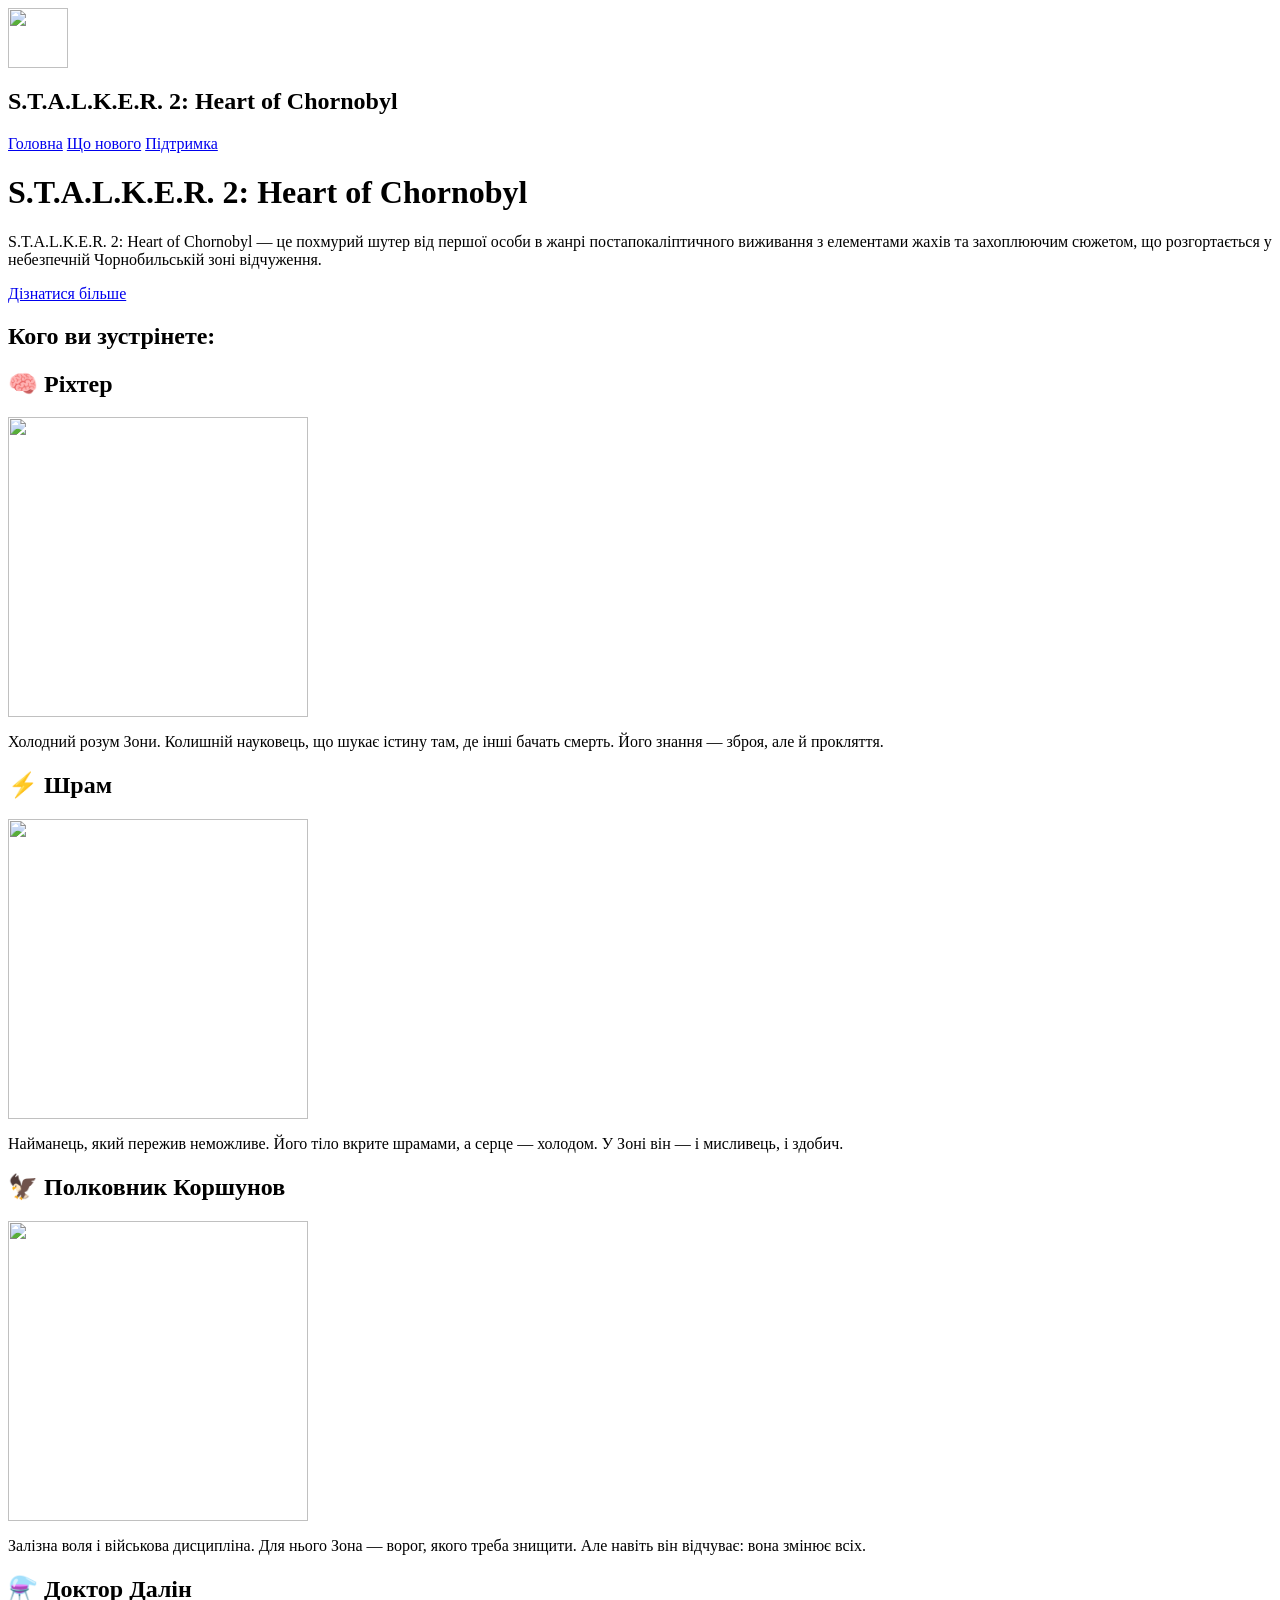
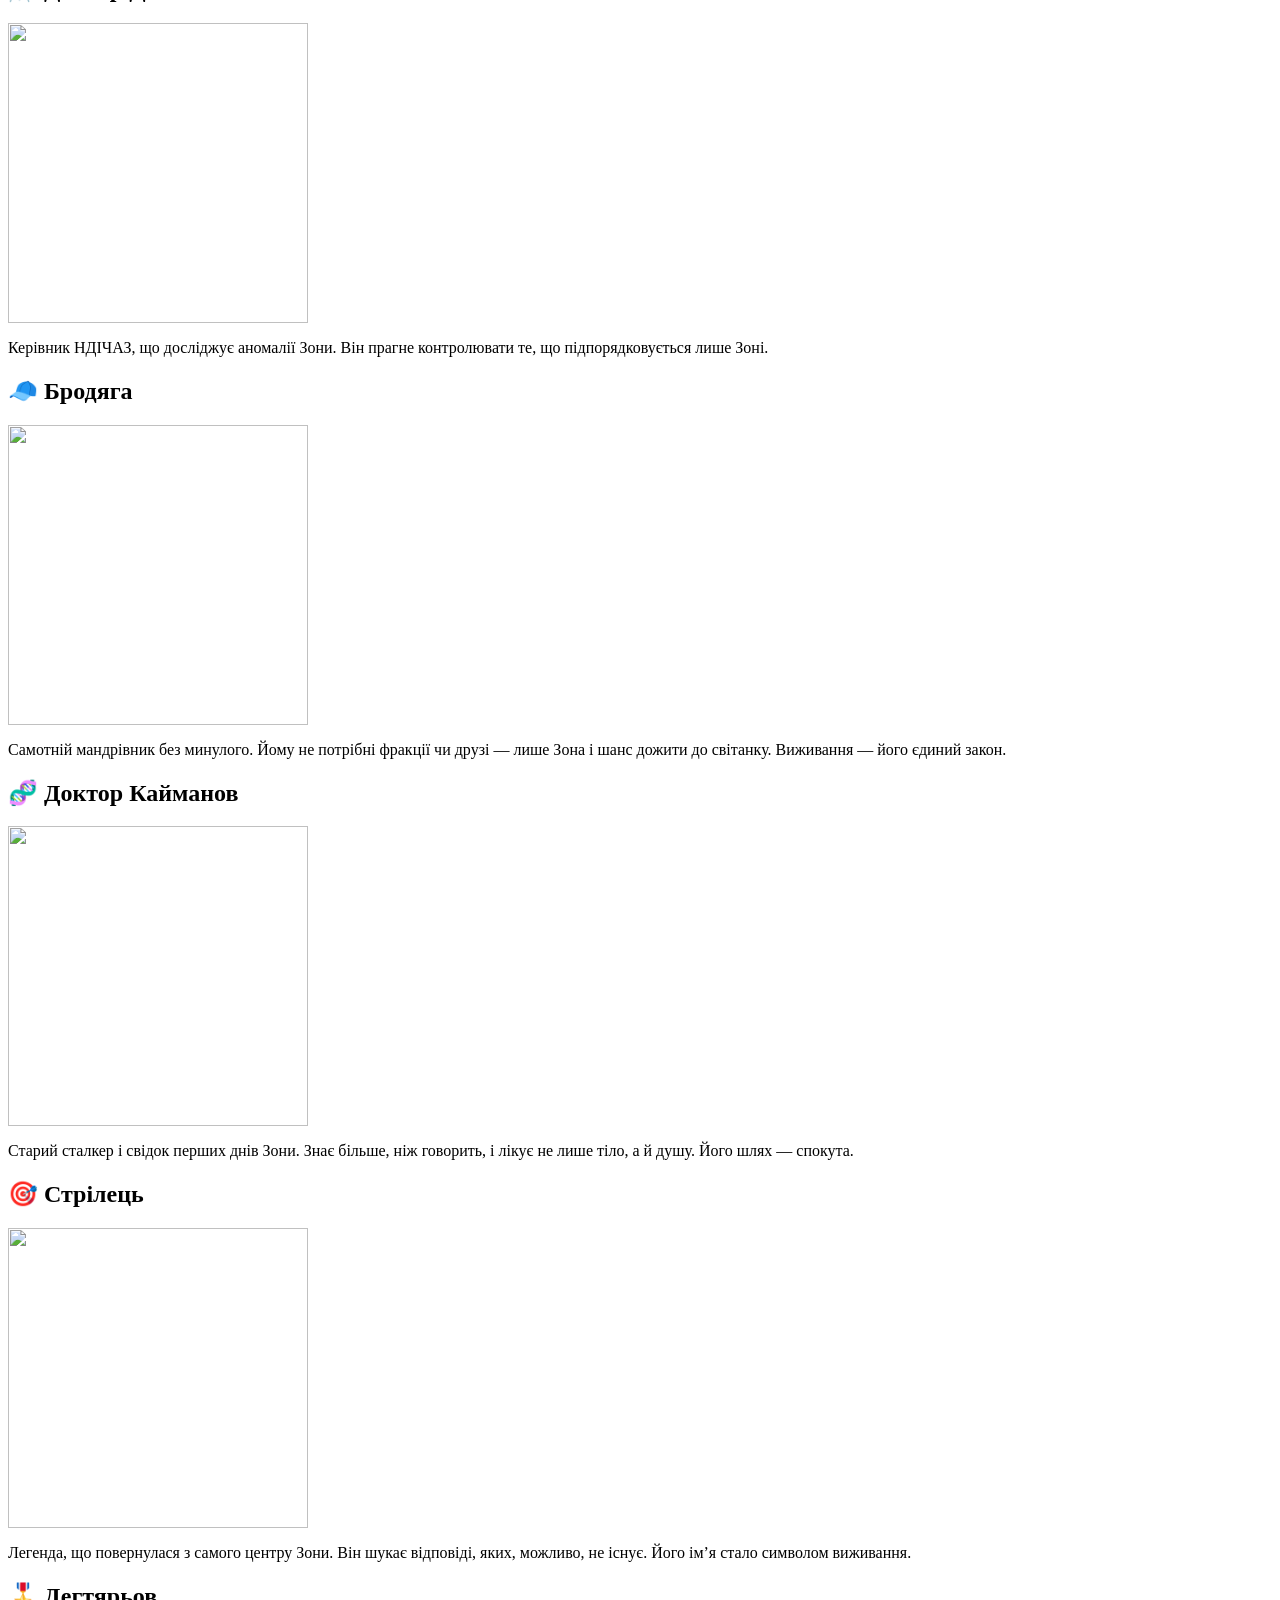
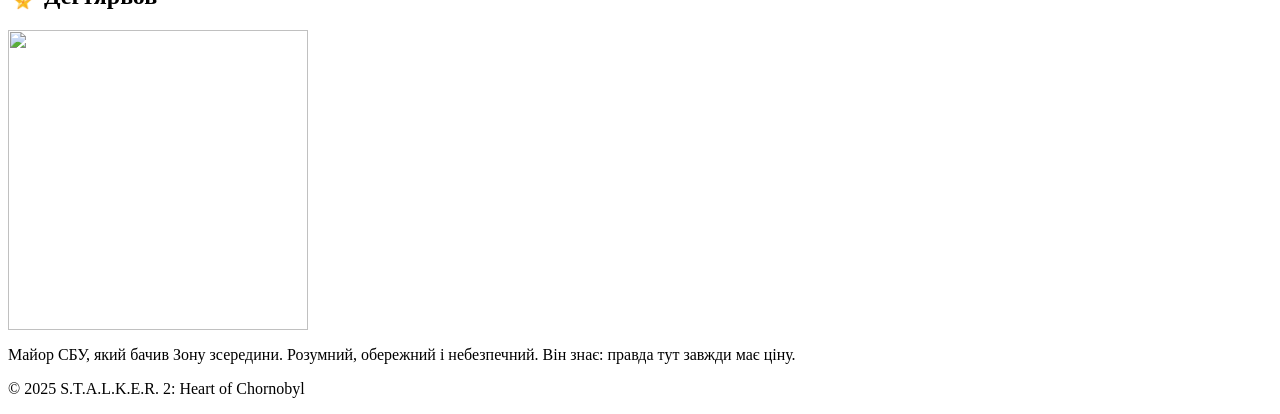
==== index.html @ 775fc6c0 "Create index.html" ====
<html>
    <head>
        <title>S.T.A.L.K.E.R.2</title>
        <link rel="stylesheet" href="style.css">
    </head>
<body>
    <header>
        <div class="logo">
            <img src="radiation-sign.png" height="60px">
            <h2>S.T.A.L.K.E.R. 2: Heart of Chornobyl</h2>
        </div>
        <div class="menu">
            <a href="#" class="but">Головна</a>
            <a href="#" class="but">Що нового</a>
            <a href="#" class="but">Підтримка</a>
        </div>
    </header>
    <div class="hero">
            <h1>S.T.A.L.K.E.R. 2: Heart of Chornobyl</h1>
            <p>S.T.A.L.K.E.R. 2: Heart of Chornobyl — це похмурий шутер від першої особи в жанрі постапокаліптичного виживання з елементами жахів та захоплюючим сюжетом, що розгортається у небезпечній Чорнобильській зоні відчуження.</p>
            <a href="#" class="cta-button">Дізнатися більше</a>
    </div>
    <main>
       <div class="container">
            <h2>Кого ви зустрінете:</h2>
            <div class="cards-wrap"> 
                <div class="card">
                    <h2>🧠 Ріхтер</h2>
                    <img src="Main_HoC_character_Richter.webp" height="300px" class="img">
                    <p><span>Холодний розум Зони.</span> Колишній науковець, що шукає істину там, де інші бачать смерть. Його знання — зброя, але й прокляття.</p>
                </div>
                <div class="card">
                    <h2>⚡ Шрам</h2>
                    <img src="Main_HoC_character_Scar.webp" height="300px" class="img">
                    <p><span>Найманець,</span> який пережив неможливе. Його тіло вкрите шрамами, а серце — холодом. У Зоні він — і мисливець, і здобич.</p>
                </div>
                <div class="card">
                    <h2>🦅 Полковник Коршунов</h2>
                    <img src="Main_HoC_character_Korshunov.webp" height="300px" class="img">
                    <p><span>Залізна воля і військова дисципліна.</span> Для нього Зона — ворог, якого треба знищити. Але навіть він відчуває: вона змінює всіх.</p>
                </div>
                <div class="card">
                    <h2>⚗️ Доктор Далін</h2>
                    <img src="Main_HoC_character_Dalin.webp" height="300px" class="img">
                    <p><span>Керівник НДІЧАЗ,</span> що досліджує аномалії Зони. Він прагне контролювати те, що підпорядковується лише Зоні.</p>
                </div>
                <div class="card">
                    <h2>🧢 Бродяга</h2>
                    <img src="Main_HoC_character_Strider.webp" height="300px" class="img">
                    <p><span>Самотній мандрівник без минулого.</span> Йому не потрібні фракції чи друзі — лише Зона і шанс дожити до світанку. Виживання — його єдиний закон.</p>
                </div>
                <div class="card">
                    <h2>🧬 Доктор Кайманов</h2>
                    <img src="Doctor_HoC.webp" height="300px" class="img">
                    <p><span>Старий сталкер</span> і свідок перших днів Зони. Знає більше, ніж говорить, і лікує не лише тіло, а й душу. Його шлях — спокута.</p>
                </div>
                <div class="card">
                    <h2>🎯 Стрілець</h2>
                    <img src="Main_HoC_character_Strelok.webp" height="300px" class="img">
                    <p><span>Легенда,</span> що повернулася з самого центру Зони. Він шукає відповіді, яких, можливо, не існує. Його ім’я стало символом виживання.</p>
                </div>
                <div class="card">
                    <h2>🎖️ Дегтярьов</h2>
                    <img src="Main_HoC_character_Degtyarev.webp" height="300px" class="img">
                    <p><span>Майор СБУ,</span> який бачив Зону зсередини. Розумний, обережний і небезпечний. Він знає: правда тут завжди має ціну.</p>
                </div>
            </div>
        </div>
    </main>
    <footer>
        <p>&copy; 2025 S.T.A.L.K.E.R. 2: Heart of Chornobyl</p>
      
    </footer>
</body>

</html>
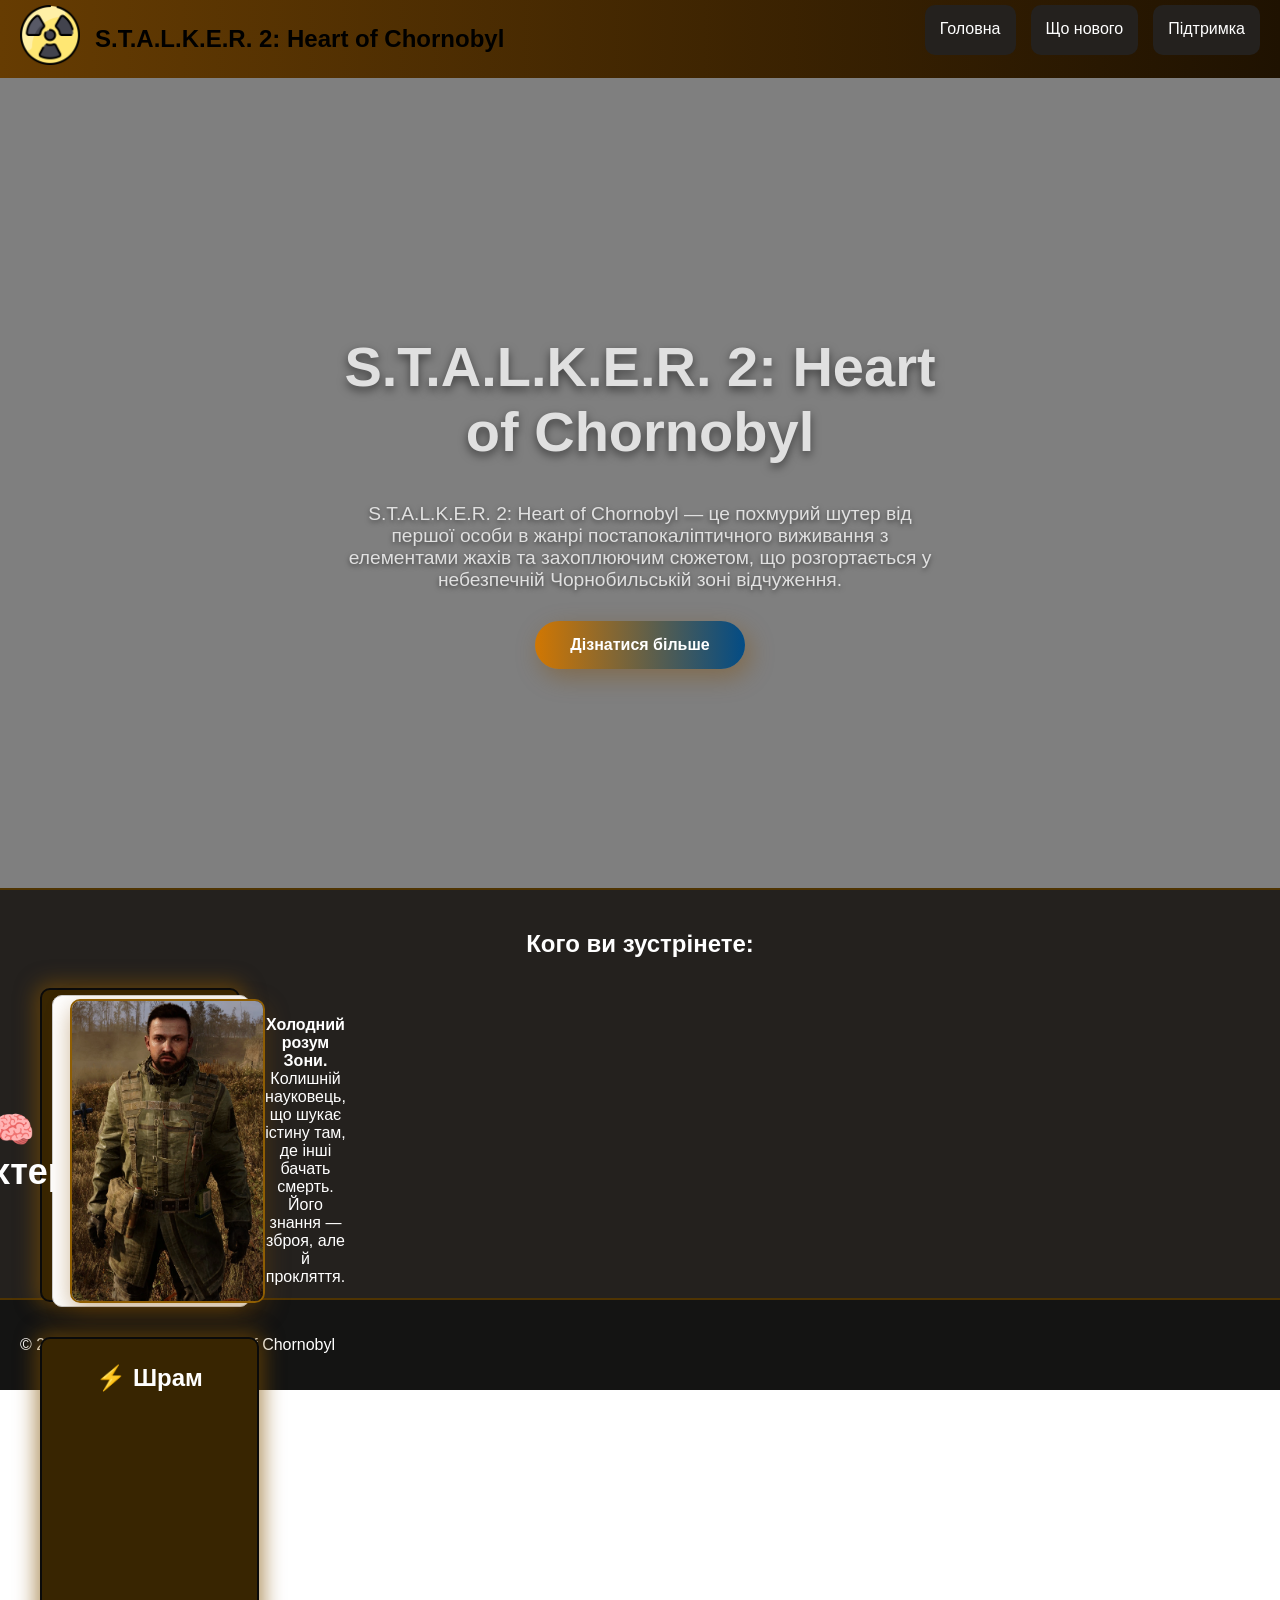
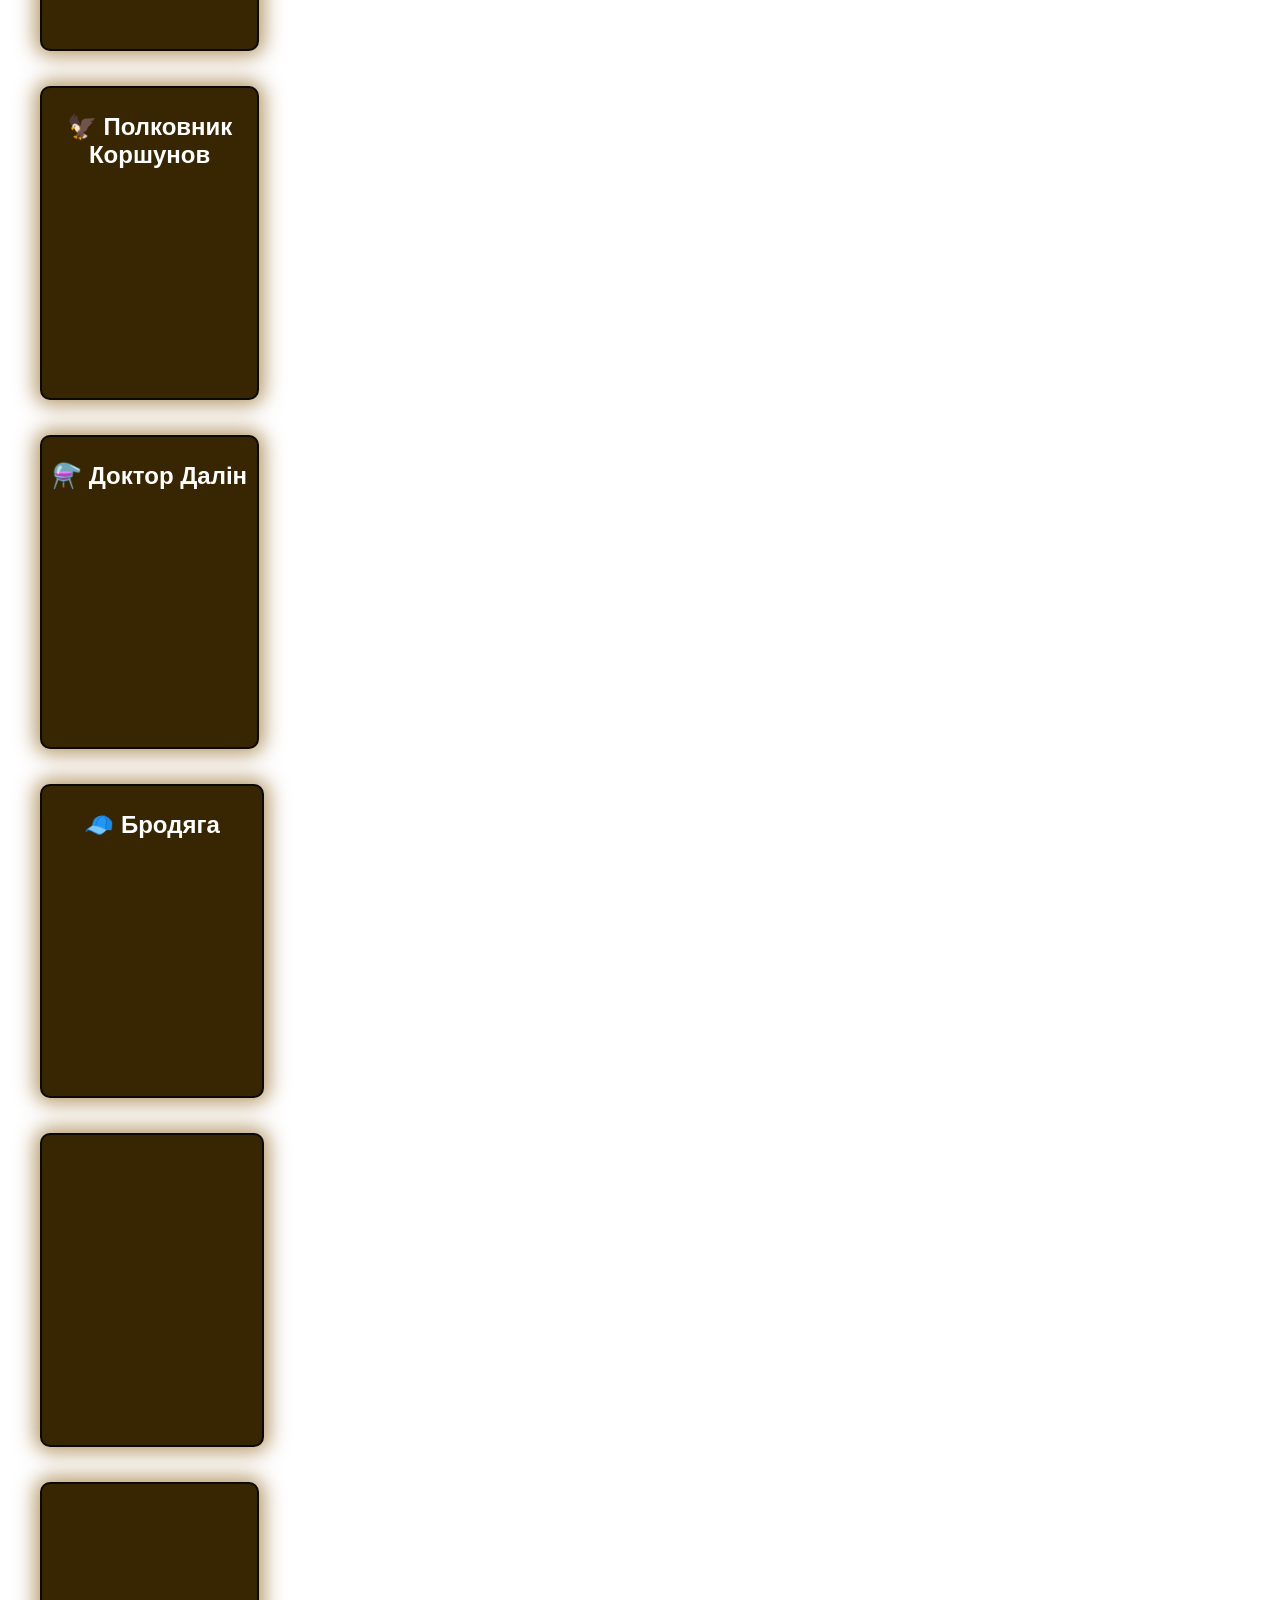
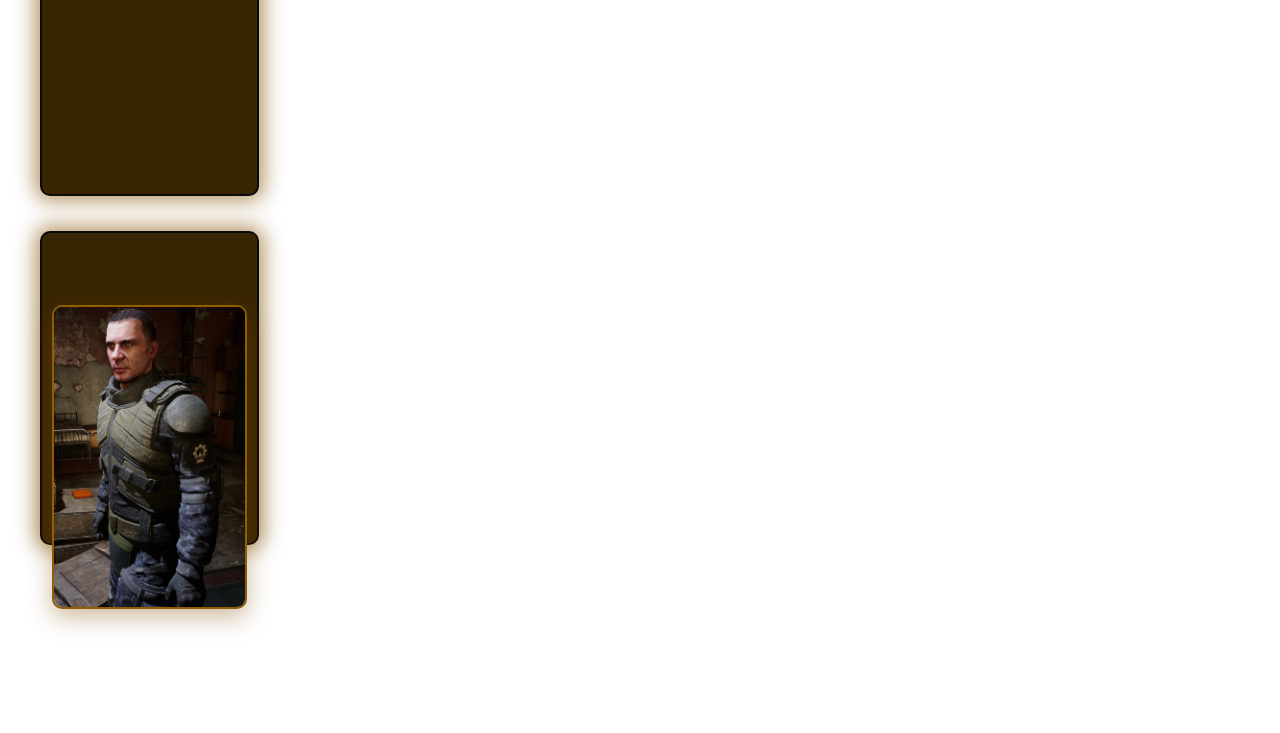
==== commit b9d91d33: "Update index.html" ====
--- a/index.html
+++ b/index.html
@@ -22,13 +22,20 @@
     </div>
     <main>
        <div class="container">
-            <h2>Кого ви зустрінете:</h2>
-            <div class="cards-wrap"> 
-                <div class="card">
-                    <h2>🧠 Ріхтер</h2>
-                    <img src="Main_HoC_character_Richter.webp" height="300px" class="img">
-                    <p><span>Холодний розум Зони.</span> Колишній науковець, що шукає істину там, де інші бачать смерть. Його знання — зброя, але й прокляття.</p>
-                </div>
+           <h2>Кого ви зустрінете:</h2>
+           <div class="cards-wrap"> 
+               <div class="card">
+                   <div class="card-front">
+                       <h2>🧠 Ріхтер</h2>
+                       <img src="Main_HoC_character_Richter.webp" height="300px" class="img">
+                       <p><span>Холодний розум Зони.</span> Колишній науковець, що шукає істину там, де інші бачать смерть. Його знання — зброя, але й прокляття.</p>
+                   </div>
+                   <div class="card-back">
+                      Задня сторона
+                   </div>
+               </div>
+            
+                
                 <div class="card">
                     <h2>⚡ Шрам</h2>
                     <img src="Main_HoC_character_Scar.webp" height="300px" class="img">
--- a/style.css
+++ b/style.css
@@ -0,0 +1,167 @@
+body{
+  font-family: sans-serif;
+  margin: 0;
+  
+}
+header{
+    display: flex;
+    flex-direction: row;
+    background-image: linear-gradient(to right, #663c02, #1f1201);
+    justify-content: space-between;
+    padding: 5px 20px;
+}
+
+.hero{
+    text-align: center;
+    display: flex;
+    flex-direction: column;
+    justify-content: center;
+    align-items: center;
+    min-height: 90vh;
+    background-size: cover;
+    background-position: center;
+    background-repeat: no-repeat;
+    background-image: linear-gradient(rgba(0,0,0,0.5), rgba(0,0,0,0.5)), url('https://img.goodfon.com/original/1920x1080/d/41/stalker-stalker-2-gsc-game-world-s-t-a-l-k-e-r-2-heart-of-ch.jpg');
+}
+.hero  p{
+    font-size: 1.2rem;
+    margin-bottom: 30px;
+    max-width: 600px;
+    text-shadow: 0 2px 5px rgba(0, 0, 0, 0.5);
+    z-index: 2;
+    color: #e0e0e0;
+}
+.hero h1 {
+    font-size: 3.5rem;
+    margin-bottom: 20px;
+    text-shadow: 0 4px 10px rgba(0, 0, 0, 0.5);
+    z-index: 2;
+    color: #e0e0e0; 
+    max-width: 600px;
+}
+.cta-button {
+   font-size: 1rem;
+   font-weight: bold;
+   color: #ffffff;
+   text-decoration: none;
+   padding: 15px 35px;
+   border-radius: 50px;
+   background-image: linear-gradient(to right, #d17702, #034c85);
+   box-shadow: 5px 8px 25px rgba(133, 78, 3, 0.4);
+   transition: all 0.3s ease;
+}
+.cta-button:hover{
+    transform: scale(1.05) translateY(-3px);
+    box-shadow: 5px 12px 30px rgba(133, 78, 3, 0.6);
+}
+.but{
+    padding: 15px;
+    text-align: center;
+    text-decoration: none;
+    background-color: #24211e;
+    color: white;
+    border-radius: 10px;
+    font-size: medium;
+    line-height: 1.1;
+    height: 20px;
+}
+.logo{
+    display: flex;
+    justify-content: flex-start;
+    gap: 15px;
+}
+.menu{
+    display: flex;
+    justify-content: flex-end;
+    gap: 15px;
+}
+
+main{
+    border-top: 2px solid #4f3402 ;
+    border-bottom: 0 solid #4f3402 ;
+    border-left:  0 solid #4f3402 ;
+    border-right: 0 solid #4f3402 ;
+    padding: 20px;
+    background-color:  #24211e;
+    color: white;
+    text-align: center;
+}
+.container {
+    padding: 0 20px;
+    margin: 0 auto;
+}
+
+.cards-wrap {
+    display: flex;
+    flex-wrap: wrap;
+    gap:15px;
+    justify-content: space-around;
+    perspective: 1000px; /* створює 3D ефект */
+    width: 200px;
+    height: 300px;
+}
+.card{
+    background-color: #382501;
+    border: 2px solid #0a0a0a;
+    border-radius: 10px;
+    max-width: 300px;
+    padding: 5px 10px;
+    margin: 10px auto;
+    box-shadow: 0 0 20px 5px rgba(130, 81, 1, 0.6);
+    width: 100%;
+    height: 100%;
+    position: relative;
+    transform-style: preserve-3d;
+    transition: transform 0.6s; /* швидкість анімації */
+}
+.card:hover {
+  transform: rotateY(180deg); /* переворот при наведенні */
+}
+.card p{
+    font-size: 16px;
+    font-weight: normal;
+}
+.card p span{
+    font-weight: bold;
+    display: block;
+}
+.card-front, .card-back {
+  position: absolute;
+  width: 100%;
+  height: 100%;
+  backface-visibility: hidden; /* приховує задню сторону */
+  display: flex;
+  justify-content: center;
+  align-items: center;
+  font-size: 24px;
+  border: 1px solid #ccc;
+  border-radius: 10px;
+}
+.card-front {
+  background-color: #fff;
+}
+
+.card-back {
+  background-color: #4CAF50;
+  color: white;
+  transform: rotateY(180deg);
+}
+.img{
+    border: 2px solid #8f5e03;
+    border-radius: 10px;
+    box-shadow: 0 8px 25px rgba(133, 78, 3, 0.4);
+    transition: all 0.3s ease;
+}
+.img:hover{
+    transform: scale(1.05) translateY(-3px);
+    box-shadow: 0 12px 30px rgba(133, 78, 3, 0.6);
+}
+footer{
+    border-top: 2px solid #4f3402 ;
+    border-bottom: 0 solid #4f3402 ;
+    border-left:  0 solid #4f3402 ;
+    border-right: 0 solid #4f3402 ;
+    padding: 20px;
+    background-color:  #141413;
+    color: white;
+}
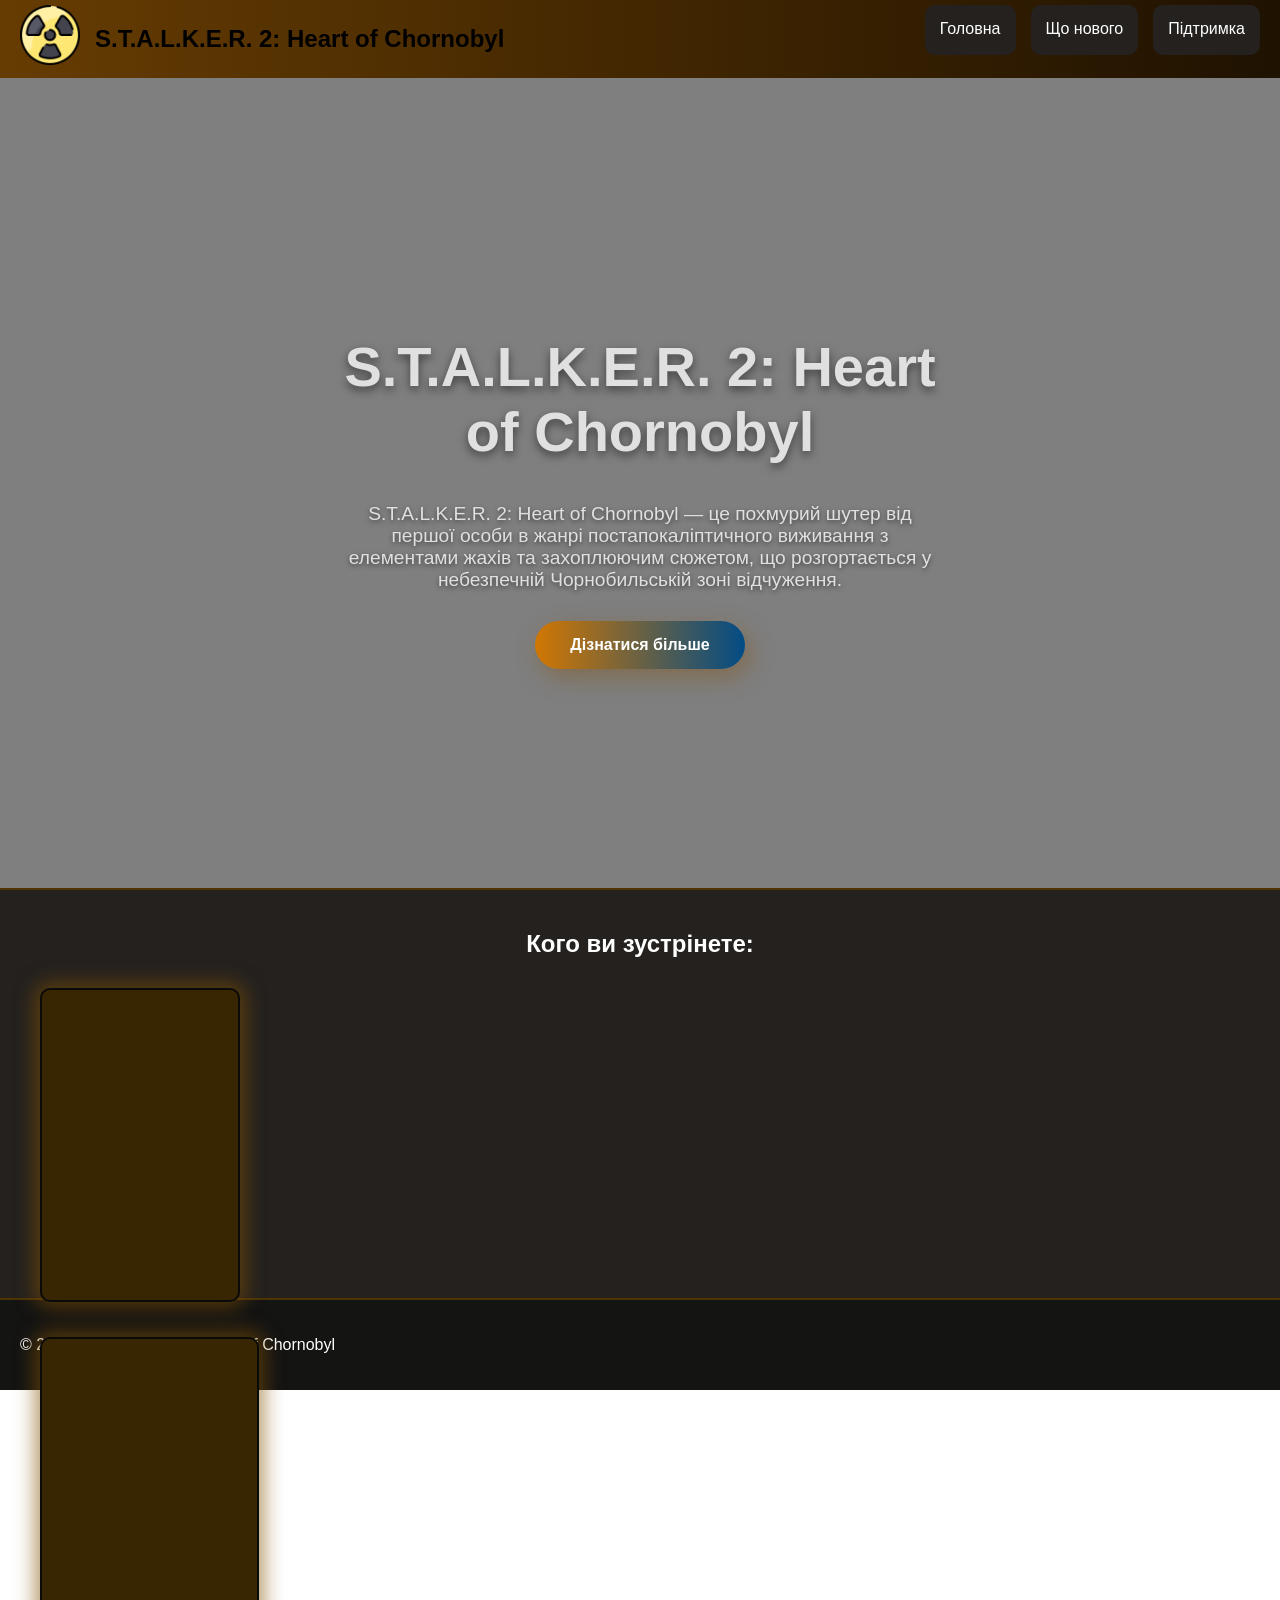
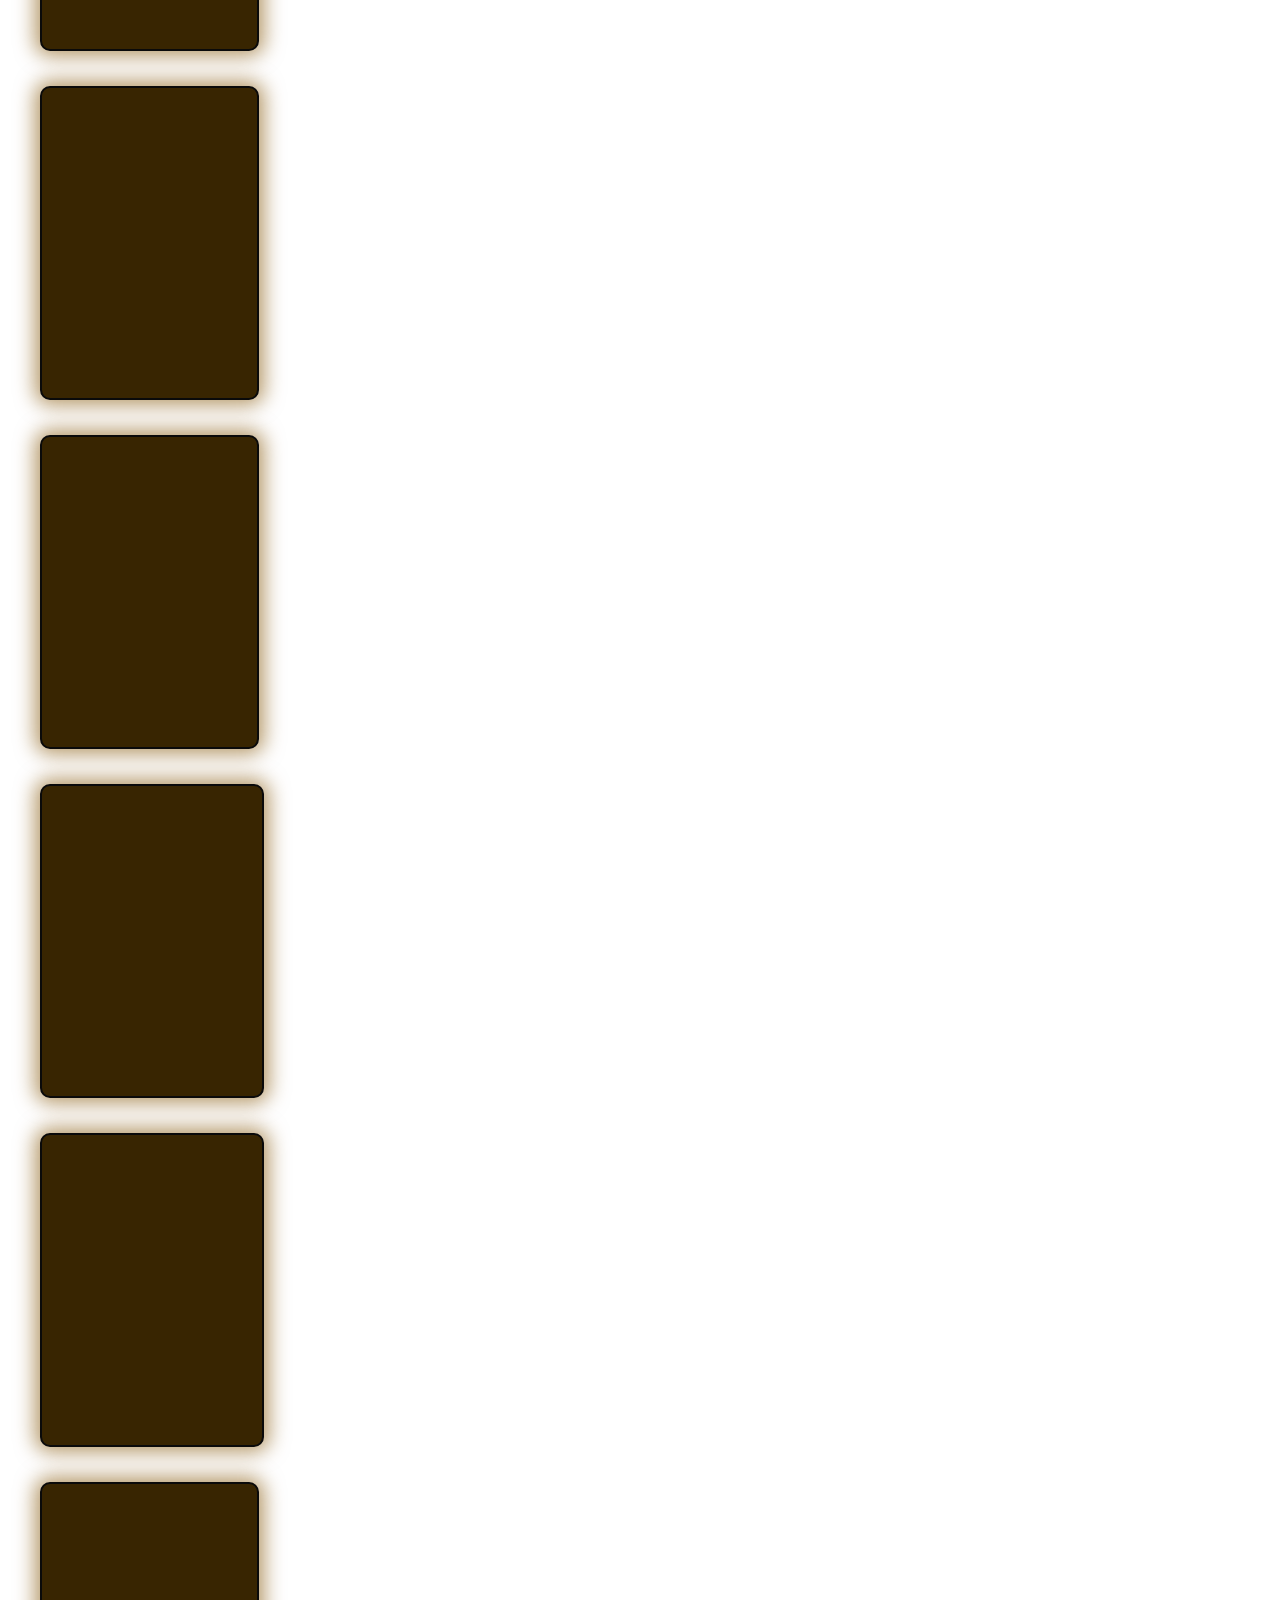
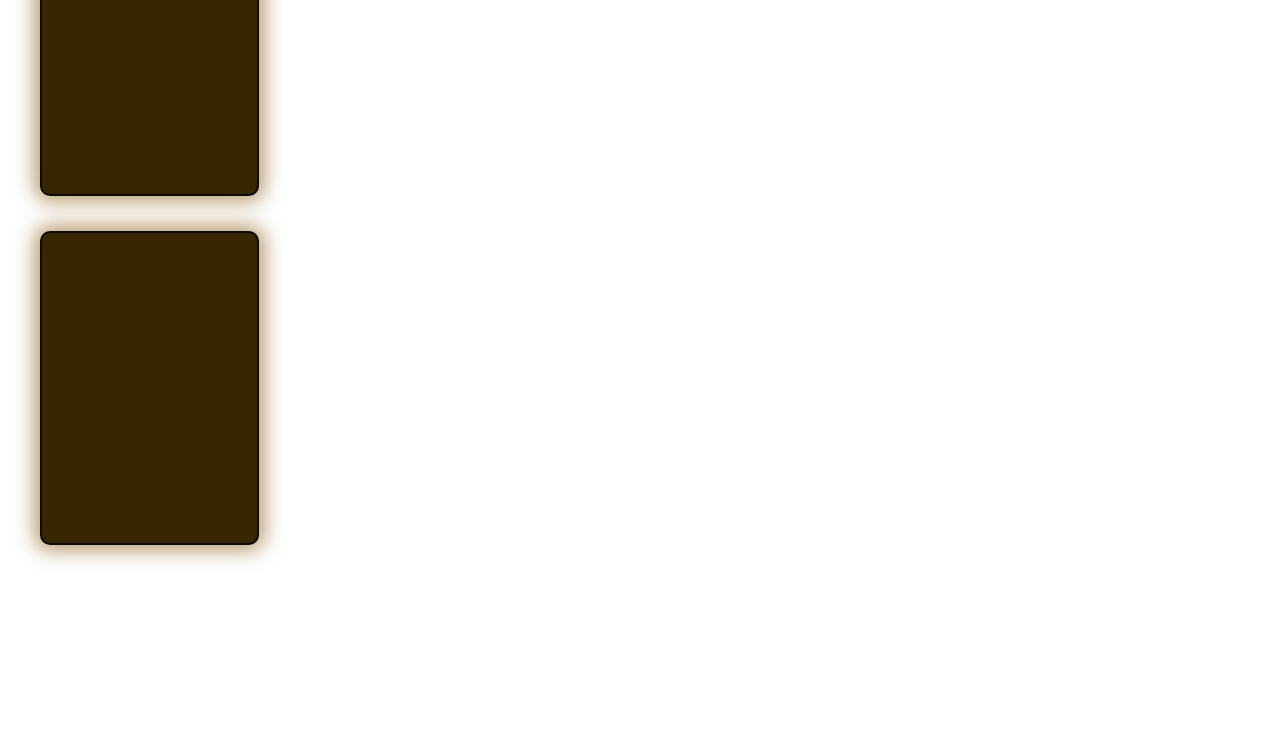
==== commit deb04bdd: "Update index.html" ====
--- a/index.html
+++ b/index.html
@@ -72,6 +72,7 @@
                     <p><span>Майор СБУ,</span> який бачив Зону зсередини. Розумний, обережний і небезпечний. Він знає: правда тут завжди має ціну.</p>
                 </div>
             </div>
+           </div>
         </div>
     </main>
     <footer>
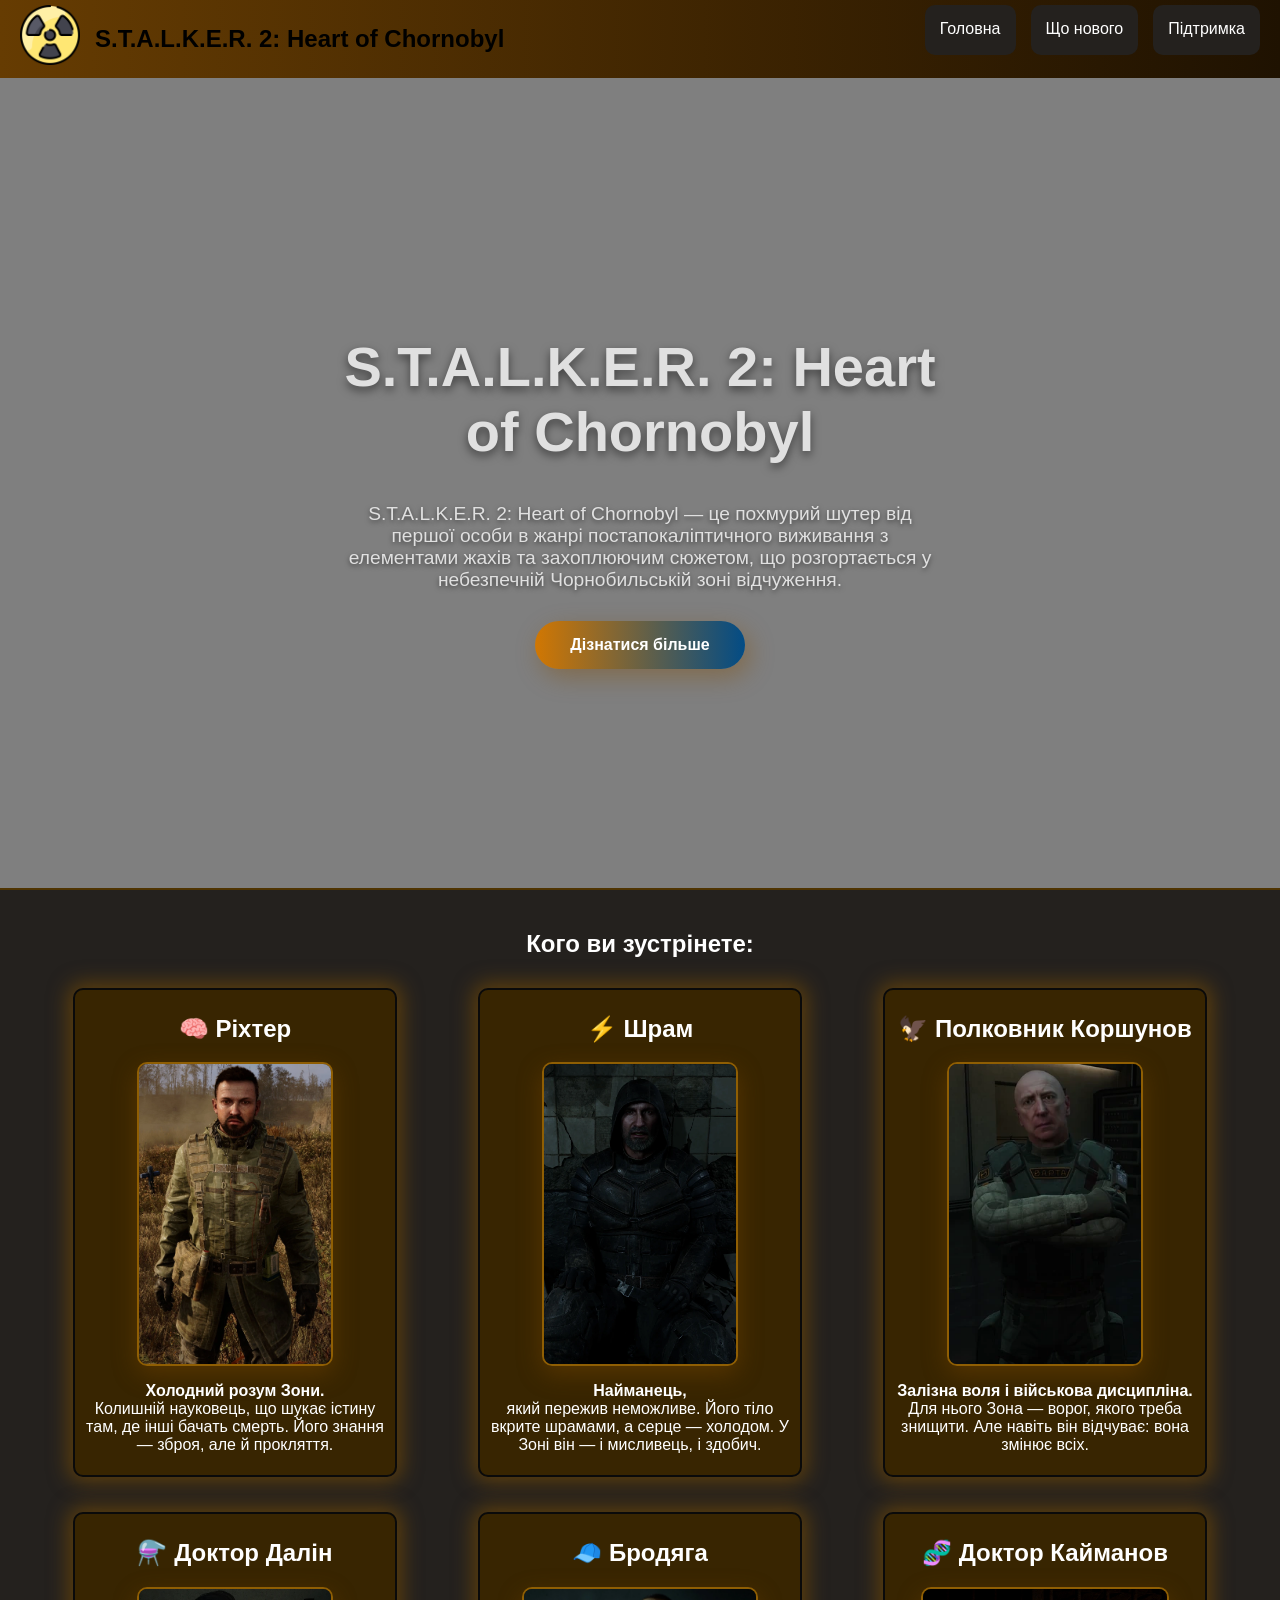
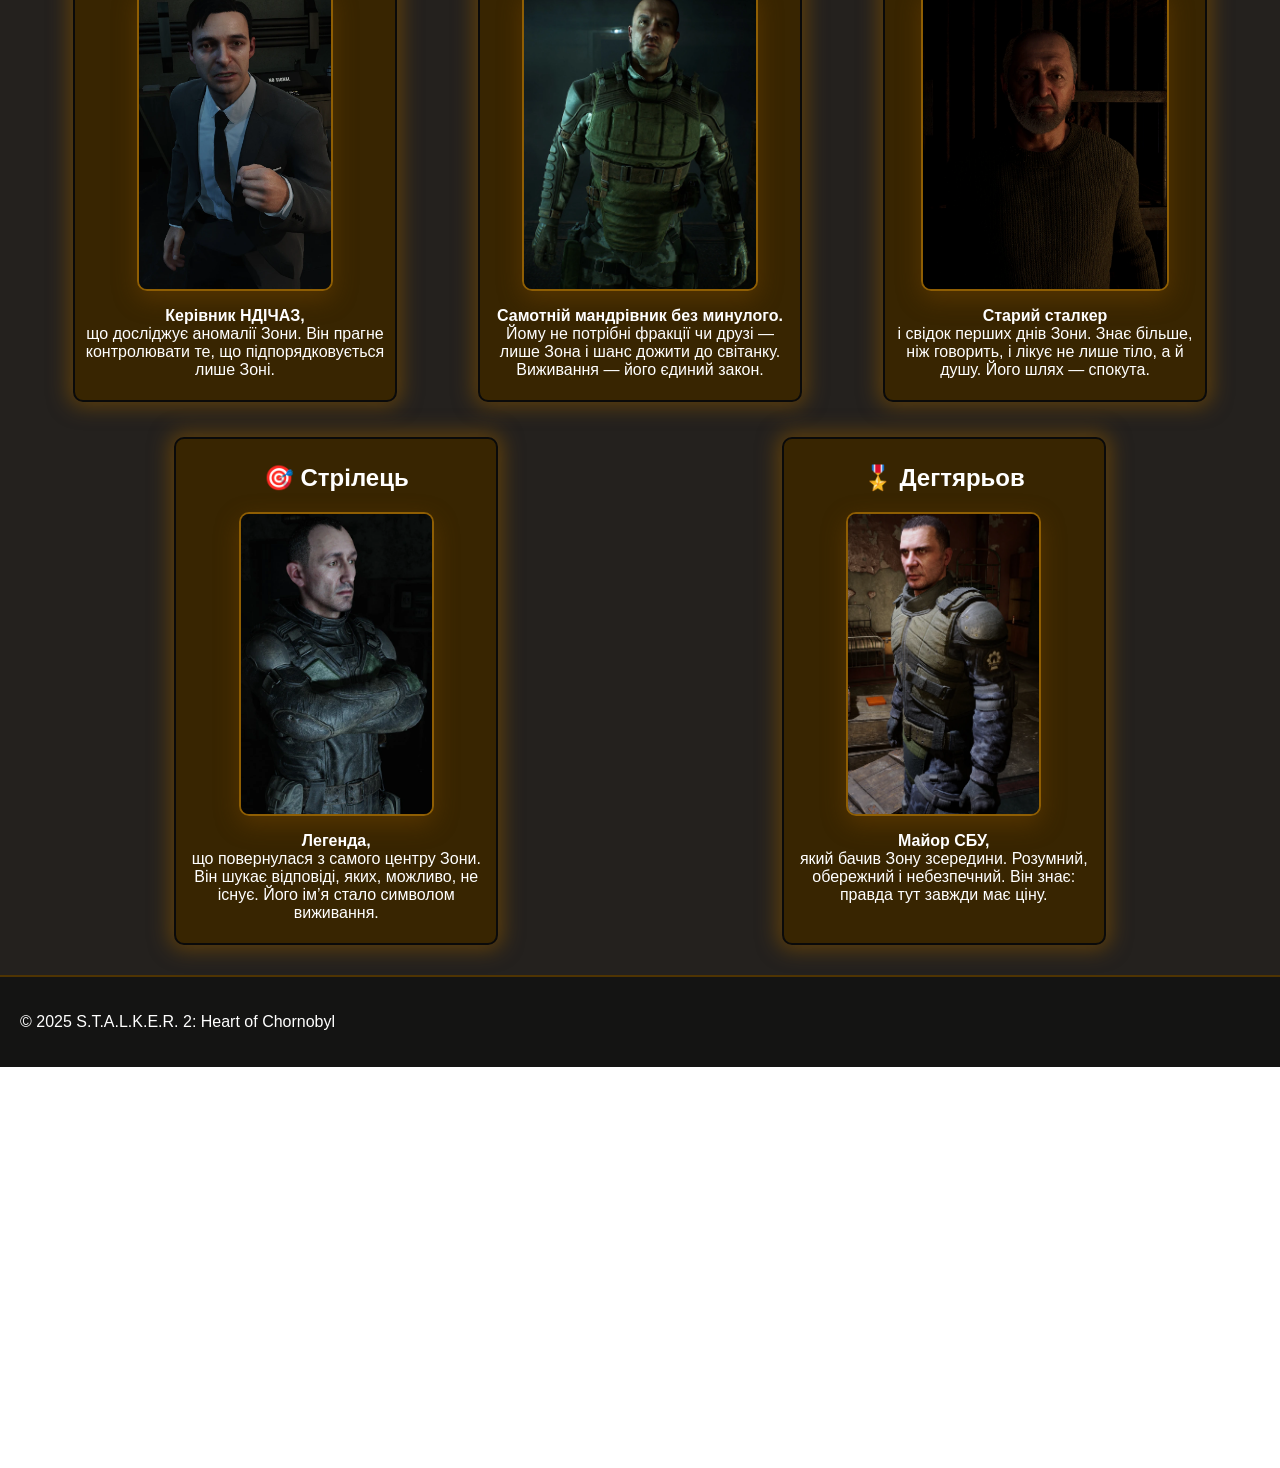
==== commit f38208a4: "Update index.html" ====
--- a/index.html
+++ b/index.html
@@ -31,47 +31,82 @@
                        <p><span>Холодний розум Зони.</span> Колишній науковець, що шукає істину там, де інші бачать смерть. Його знання — зброя, але й прокляття.</p>
                    </div>
                    <div class="card-back">
-                      Задня сторона
+                      
                    </div>
                </div>
             
                 
                 <div class="card">
-                    <h2>⚡ Шрам</h2>
-                    <img src="Main_HoC_character_Scar.webp" height="300px" class="img">
-                    <p><span>Найманець,</span> який пережив неможливе. Його тіло вкрите шрамами, а серце — холодом. У Зоні він — і мисливець, і здобич.</p>
+                    <div class="card-front">
+                        <h2>⚡ Шрам</h2>
+                        <img src="Main_HoC_character_Scar.webp" height="300px" class="img">
+                        <p><span>Найманець,</span> який пережив неможливе. Його тіло вкрите шрамами, а серце — холодом. У Зоні він — і мисливець, і здобич.</p>
+                    </div>
+                    <div class="card-back">
+                      
+                    </div>
                 </div>
                 <div class="card">
-                    <h2>🦅 Полковник Коршунов</h2>
-                    <img src="Main_HoC_character_Korshunov.webp" height="300px" class="img">
-                    <p><span>Залізна воля і військова дисципліна.</span> Для нього Зона — ворог, якого треба знищити. Але навіть він відчуває: вона змінює всіх.</p>
+                    <div class="card-front">
+                        <h2>🦅 Полковник Коршунов</h2>
+                        <img src="Main_HoC_character_Korshunov.webp" height="300px" class="img">
+                        <p><span>Залізна воля і військова дисципліна.</span> Для нього Зона — ворог, якого треба знищити. Але навіть він відчуває: вона змінює всіх.</p>
+                    </div>
+                    <div class="card-back">
+                      
+                    </div>
                 </div>
                 <div class="card">
-                    <h2>⚗️ Доктор Далін</h2>
-                    <img src="Main_HoC_character_Dalin.webp" height="300px" class="img">
-                    <p><span>Керівник НДІЧАЗ,</span> що досліджує аномалії Зони. Він прагне контролювати те, що підпорядковується лише Зоні.</p>
+                    <div class="card-front">
+                        <h2>⚗️ Доктор Далін</h2>
+                        <img src="Main_HoC_character_Dalin.webp" height="300px" class="img">
+                        <p><span>Керівник НДІЧАЗ,</span> що досліджує аномалії Зони. Він прагне контролювати те, що підпорядковується лише Зоні.</p>
+                    </div>
+                    <div class="card-back">
+                      
+                   </div>
                 </div>
                 <div class="card">
-                    <h2>🧢 Бродяга</h2>
-                    <img src="Main_HoC_character_Strider.webp" height="300px" class="img">
-                    <p><span>Самотній мандрівник без минулого.</span> Йому не потрібні фракції чи друзі — лише Зона і шанс дожити до світанку. Виживання — його єдиний закон.</p>
+                    <div class="card-front">
+                        <h2>🧢 Бродяга</h2>
+                        <img src="Main_HoC_character_Strider.webp" height="300px" class="img">
+                        <p><span>Самотній мандрівник без минулого.</span> Йому не потрібні фракції чи друзі — лише Зона і шанс дожити до світанку. Виживання — його єдиний закон.</p>
+                    </div>    
+                    <div class="card-back">
+                      
+                   </div>
                 </div>
                 <div class="card">
-                    <h2>🧬 Доктор Кайманов</h2>
-                    <img src="Doctor_HoC.webp" height="300px" class="img">
-                    <p><span>Старий сталкер</span> і свідок перших днів Зони. Знає більше, ніж говорить, і лікує не лише тіло, а й душу. Його шлях — спокута.</p>
+                    <div class="card-front">
+                        <h2>🧬 Доктор Кайманов</h2>
+                        <img src="Doctor_HoC.webp" height="300px" class="img">
+                        <p><span>Старий сталкер</span> і свідок перших днів Зони. Знає більше, ніж говорить, і лікує не лише тіло, а й душу. Його шлях — спокута.</p>
+                    </div>
+                    <div class="card-back">
+                      
+                   </div>
                 </div>
                 <div class="card">
-                    <h2>🎯 Стрілець</h2>
-                    <img src="Main_HoC_character_Strelok.webp" height="300px" class="img">
-                    <p><span>Легенда,</span> що повернулася з самого центру Зони. Він шукає відповіді, яких, можливо, не існує. Його ім’я стало символом виживання.</p>
+                    <div class="card-front">
+                        <h2>🎯 Стрілець</h2>
+                        <img src="Main_HoC_character_Strelok.webp" height="300px" class="img">
+                        <p><span>Легенда,</span> що повернулася з самого центру Зони. Він шукає відповіді, яких, можливо, не існує. Його ім’я стало символом виживання.</p>
+                    </div>
+                    <div class="card-back">
+                      
+                   </div>
                 </div>
                 <div class="card">
-                    <h2>🎖️ Дегтярьов</h2>
-                    <img src="Main_HoC_character_Degtyarev.webp" height="300px" class="img">
-                    <p><span>Майор СБУ,</span> який бачив Зону зсередини. Розумний, обережний і небезпечний. Він знає: правда тут завжди має ціну.</p>
+                    <div class="card-front">
+                        <h2>🎖️ Дегтярьов</h2>
+                        <img src="Main_HoC_character_Degtyarev.webp" height="300px" class="img">
+                        <p><span>Майор СБУ,</span> який бачив Зону зсередини. Розумний, обережний і небезпечний. Він знає: правда тут завжди має ціну.</p>
+                    </div>
+                    <div class="card-back">
+                      
+                   </div>
                 </div>
-            </div>
+            
            </div>
         </div>
     </main>
--- a/style.css
+++ b/style.css
@@ -97,8 +97,7 @@
     gap:15px;
     justify-content: space-around;
     perspective: 1000px; /* створює 3D ефект */
-    width: 200px;
-    height: 300px;
+
 }
 .card{
     background-color: #382501;
@@ -108,8 +107,6 @@
     padding: 5px 10px;
     margin: 10px auto;
     box-shadow: 0 0 20px 5px rgba(130, 81, 1, 0.6);
-    width: 100%;
-    height: 100%;
     position: relative;
     transform-style: preserve-3d;
     transition: transform 0.6s; /* швидкість анімації */
@@ -126,23 +123,12 @@
     display: block;
 }
 .card-front, .card-back {
-  position: absolute;
   width: 100%;
   height: 100%;
   backface-visibility: hidden; /* приховує задню сторону */
-  display: flex;
-  justify-content: center;
-  align-items: center;
-  font-size: 24px;
-  border: 1px solid #ccc;
-  border-radius: 10px;
-}
-.card-front {
-  background-color: #fff;
 }
 
 .card-back {
-  background-color: #4CAF50;
   color: white;
   transform: rotateY(180deg);
 }
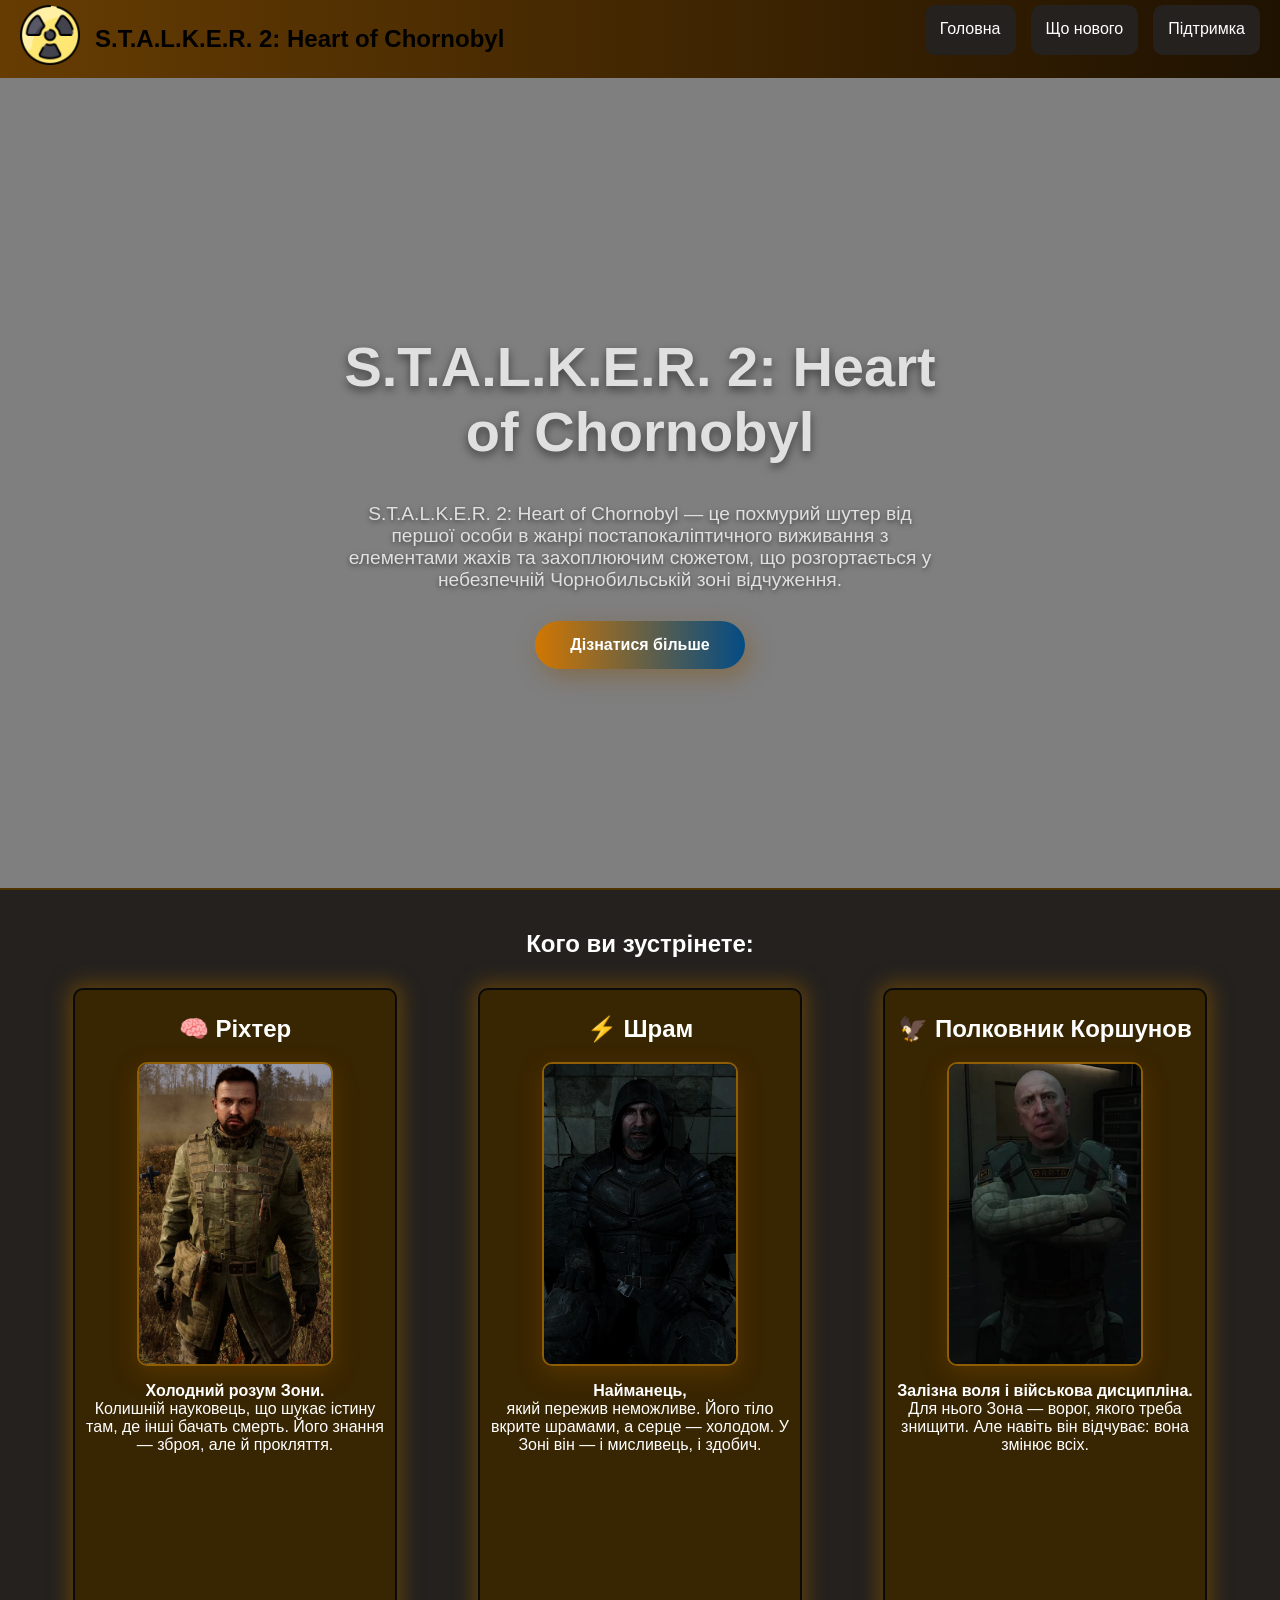
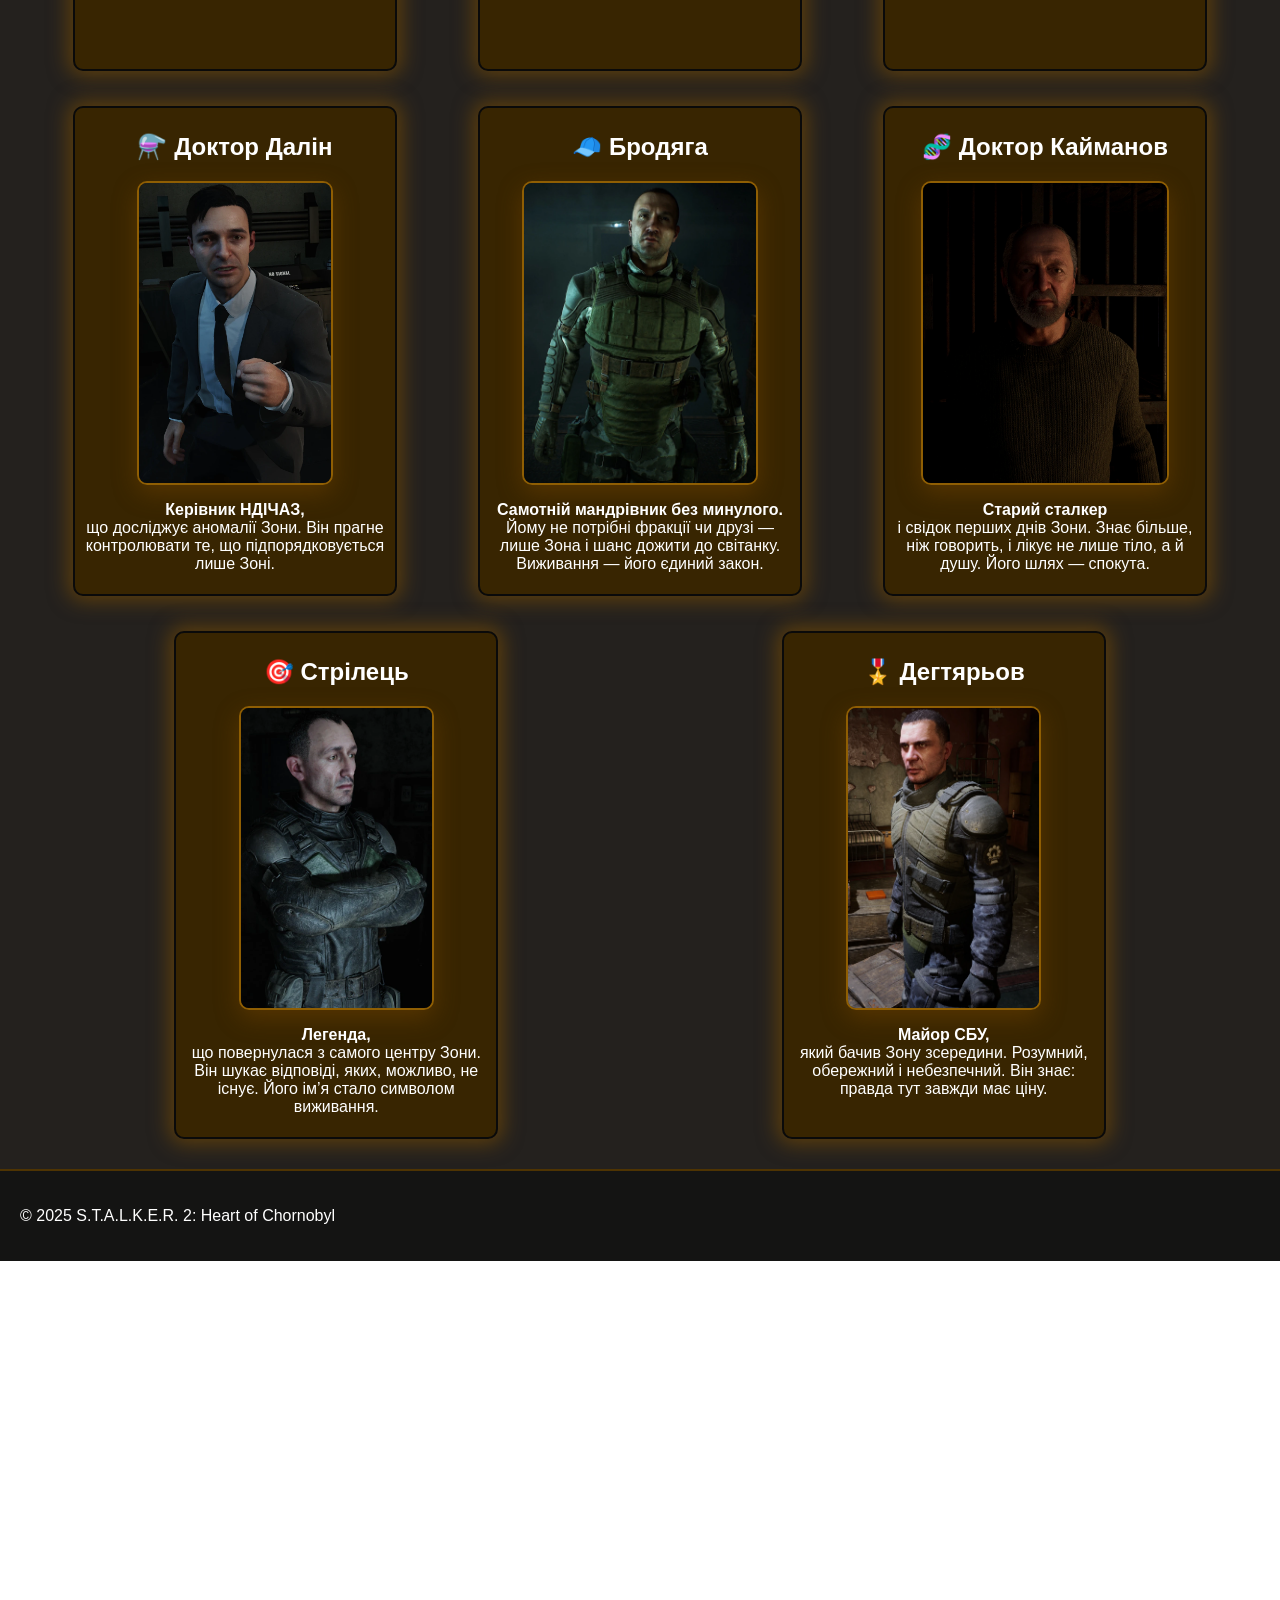
==== commit 1b388a00: "Update index.html" ====
--- a/index.html
+++ b/index.html
@@ -31,7 +31,8 @@
                        <p><span>Холодний розум Зони.</span> Колишній науковець, що шукає істину там, де інші бачать смерть. Його знання — зброя, але й прокляття.</p>
                    </div>
                    <div class="card-back">
-                      
+                      <h2>🧠 Ріхтер</h2>
+                       <p>Колись він шукав істину в лабораторіях, тепер — серед руїн Зони. Його розум гостріший за ніж, але кожне відкриття коштує частинки людяності. Кажуть, він бачить закономірність там, де інші бачать хаос. Може, саме тому Зона дозволяє йому жити.</p>
                    </div>
                </div>
             
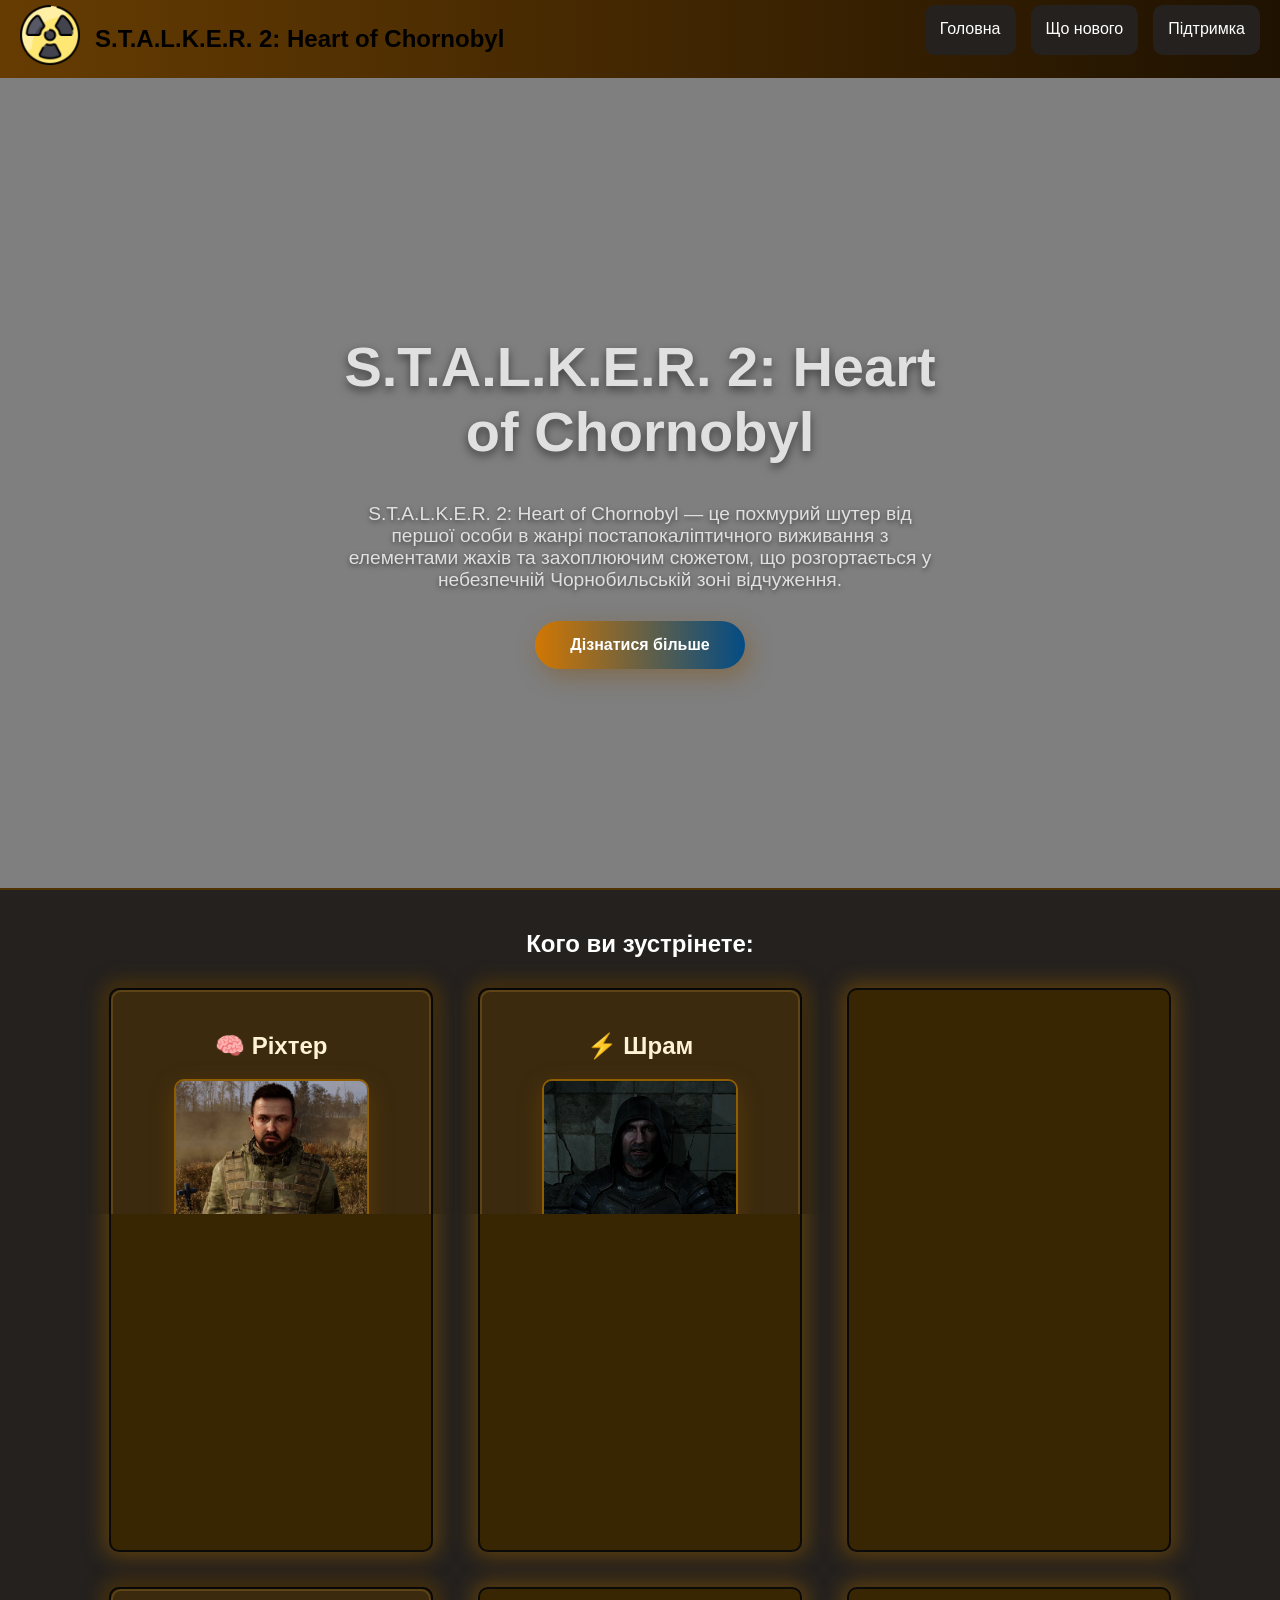
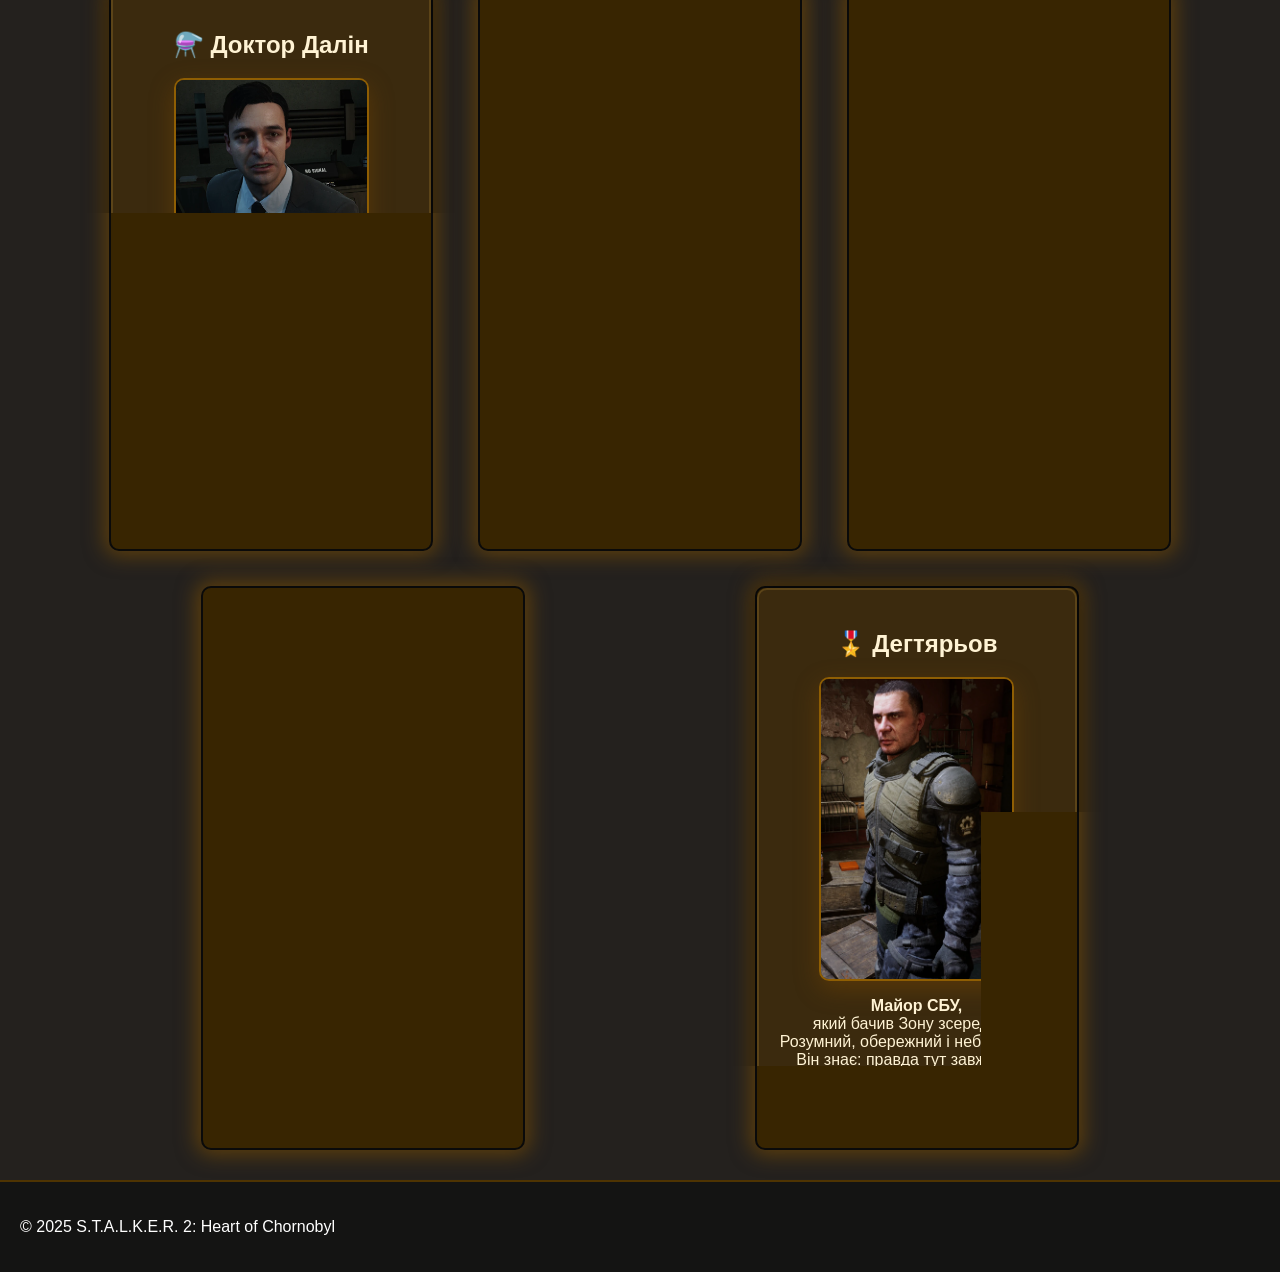
==== commit 81fde7b9: "Update index.html" ====
--- a/index.html
+++ b/index.html
@@ -31,8 +31,8 @@
                        <p><span>Холодний розум Зони.</span> Колишній науковець, що шукає істину там, де інші бачать смерть. Його знання — зброя, але й прокляття.</p>
                    </div>
                    <div class="card-back">
-                      <h2>🧠 Ріхтер</h2>
-                       <p>Колись він шукав істину в лабораторіях, тепер — серед руїн Зони. Його розум гостріший за ніж, але кожне відкриття коштує частинки людяності. Кажуть, він бачить закономірність там, де інші бачать хаос. Може, саме тому Зона дозволяє йому жити.</p>
+                       <h2>🧠 Ріхтер</h2>
+                       <p>Колись він шукав істину в лабораторіях, тепер — серед руїн Зони. Його розум гостріший за ніж, але кожне відкриття коштує частинки людяності. Він бачить закономірність там, де інші бачать хаос. Рідкісні союзники обережні поруч із ним, бо бояться його холодного розуму. Кожен його крок продуманий, і водночас непередбачуваний. Можливо, саме тому Зона дозволяє йому жити.</p>
                    </div>
                </div>
             
@@ -44,7 +44,8 @@
                         <p><span>Найманець,</span> який пережив неможливе. Його тіло вкрите шрамами, а серце — холодом. У Зоні він — і мисливець, і здобич.</p>
                     </div>
                     <div class="card-back">
-                      
+                        <h2>⚡ Шрам</h2>   
+                        <p>Його тіло — мапа болю, яку не прочитає жоден учений. Він не боїться смерті, бо вже бачив її обличчя. Його кроки чують мутанти, а ім’я пам’ятає Зона. Кожен шрам — нагадування про помилки і втрати. Він мисливець і здобич одночасно. І хоч він іде вперед, здається, що сама Зона веде його за собою.</p>
                     </div>
                 </div>
                 <div class="card">
@@ -54,7 +55,8 @@
                         <p><span>Залізна воля і військова дисципліна.</span> Для нього Зона — ворог, якого треба знищити. Але навіть він відчуває: вона змінює всіх.</p>
                     </div>
                     <div class="card-back">
-                      
+                        <h2>🦅 Полковник Коршунов</h2>
+                        <p>Він воює не з ворогом, а з безумством самої Зони. Його накази точні, як постріли, але кожен удар залишає слід у душі. Вірить у порядок, навіть коли світ розсипається на очах. Його підлеглі бояться його суворості, але поважають. Він знає: дисципліна може врятувати життя. І саме вона тримає його живим серед хаосу.</p>                      
                     </div>
                 </div>
                 <div class="card">
@@ -64,7 +66,8 @@
                         <p><span>Керівник НДІЧАЗ,</span> що досліджує аномалії Зони. Він прагне контролювати те, що підпорядковується лише Зоні.</p>
                     </div>
                     <div class="card-back">
-                      
+                        <h2>⚗️ Доктор Далін</h2>
+                        <p>Керівник НДІЧАЗ, який переступив межу між наукою і вірою. Він прагне зрозуміти Зону, але вона змінює його швидше, ніж він її. Його колеги зникли або збожеволіли, а він лишився — спостерігати. Його досліди відкрили нові можливості і нові жахи. Навіть Зона наче стежить за ним і відповідає на його експерименти. У його очах — не цікавість, а тиша, від якої холоне кров.</p>                      
                    </div>
                 </div>
                 <div class="card">
@@ -74,7 +77,8 @@
                         <p><span>Самотній мандрівник без минулого.</span> Йому не потрібні фракції чи друзі — лише Зона і шанс дожити до світанку. Виживання — його єдиний закон.</p>
                     </div>    
                     <div class="card-back">
-                      
+                        <h2>🧢 Бродяга</h2>
+                        <p>Живе між двома пострілами — учорашнім і завтрашнім. Не залишає слідів, не має друзів, не шукає мети. Його історії схожі на вигадки, але всі, хто чув їх, зникають. Він нікому не довіряє, бо знає, що Зона завжди обманює. Його кроки тихі, але впевнені. Можливо, самотність і є його найбільшим союзником у світі хаосу.</p>
                    </div>
                 </div>
                 <div class="card">
@@ -84,7 +88,8 @@
                         <p><span>Старий сталкер</span> і свідок перших днів Зони. Знає більше, ніж говорить, і лікує не лише тіло, а й душу. Його шлях — спокута.</p>
                     </div>
                     <div class="card-back">
-                      
+                        <h2>🧬 Доктор Кайманов</h2>
+                        <p>Його називають божевільним, але він просто знає більше, ніж інші. Колись він лікував людей, тепер — душі, зламані Зоною. Його слова сповнені болю й мудрості, а очі — сумні. Дехто каже, що він може говорити зі Зоною, але ніхто цього не бачив. Навіть сталкери уникають питати його про минуле. Іноді здається, що він говорить не сам, а через нього говорить сама Зона.</p>
                    </div>
                 </div>
                 <div class="card">
@@ -94,7 +99,8 @@
                         <p><span>Легенда,</span> що повернулася з самого центру Зони. Він шукає відповіді, яких, можливо, не існує. Його ім’я стало символом виживання.</p>
                     </div>
                     <div class="card-back">
-                      
+                        <h2>🎯 Стрілець</h2>
+                        <p>Колись він відкрив істину, але заплатив пам’яттю. Тепер іде тим самим шляхом, шукаючи себе. Його обличчя ніхто не бачив двічі — і це не випадковість. Кажуть, коли він дивиться вглиб Зони, вона дивиться у відповідь. Він знає, що істина завжди змінюється, але все одно йде за нею. Іноді його мовчання страшніше будь-якої зброї.</p>
                    </div>
                 </div>
                 <div class="card">
@@ -104,10 +110,10 @@
                         <p><span>Майор СБУ,</span> який бачив Зону зсередини. Розумний, обережний і небезпечний. Він знає: правда тут завжди має ціну.</p>
                     </div>
                     <div class="card-back">
-                      
+                        <h2>🎖️ Дегтярьов</h2>
+                        <p>Він бачив Зону зсередини й зрозумів: вона не ворог, але й не союзник. Його звіти змінюють долі, а рішення — історію. Дегтярьов не шукає слави, тільки відповіді. Та щоразу, коли наближається до них, Зона віддаляється ще далі. Він знає, що навіть найсильніший план можна зруйнувати одним невидимим фактором. І все ж він іде вперед, бо інколи відповідь коштує більше, ніж життя.</p>
                    </div>
                 </div>
-            
            </div>
         </div>
     </main>
--- a/style.css
+++ b/style.css
@@ -87,7 +87,7 @@
     text-align: center;
 }
 .container {
-    padding: 0 20px;
+    padding: 0 6%;
     margin: 0 auto;
 }
 
@@ -97,7 +97,6 @@
     gap:15px;
     justify-content: space-around;
     perspective: 1000px; /* створює 3D ефект */
-
 }
 .card{
     background-color: #382501;
@@ -107,9 +106,11 @@
     padding: 5px 10px;
     margin: 10px auto;
     box-shadow: 0 0 20px 5px rgba(130, 81, 1, 0.6);
+    width: 100%;
+    height: 550px;
     position: relative;
     transform-style: preserve-3d;
-    transition: transform 0.6s; /* швидкість анімації */
+    transition: transform 0.8s ease;
 }
 .card:hover {
   transform: rotateY(180deg); /* переворот при наведенні */
@@ -123,9 +124,24 @@
     display: block;
 }
 .card-front, .card-back {
+  position: absolute;
   width: 100%;
-  height: 100%;
-  backface-visibility: hidden; /* приховує задню сторону */
+  height: 100%; /* важливо, щоб обидві сторони займали всю картку */
+  top: 0;
+  left: 0;
+  border: 2px solid #5c4418;
+  border-radius: 10px;
+  background: #3b2a0e;
+  color: #fff3d4;
+  text-align: center;
+  box-shadow: 0 0 20px rgba(0,0,0,0.5);
+  backface-visibility: hidden;
+  display: flex;
+  flex-direction: column;
+  align-items: center;
+  justify-content: flex-start; /* вирівнюємо текст зверху */
+  padding: 20px;
+  box-sizing: border-box;
 }
 
 .card-back {
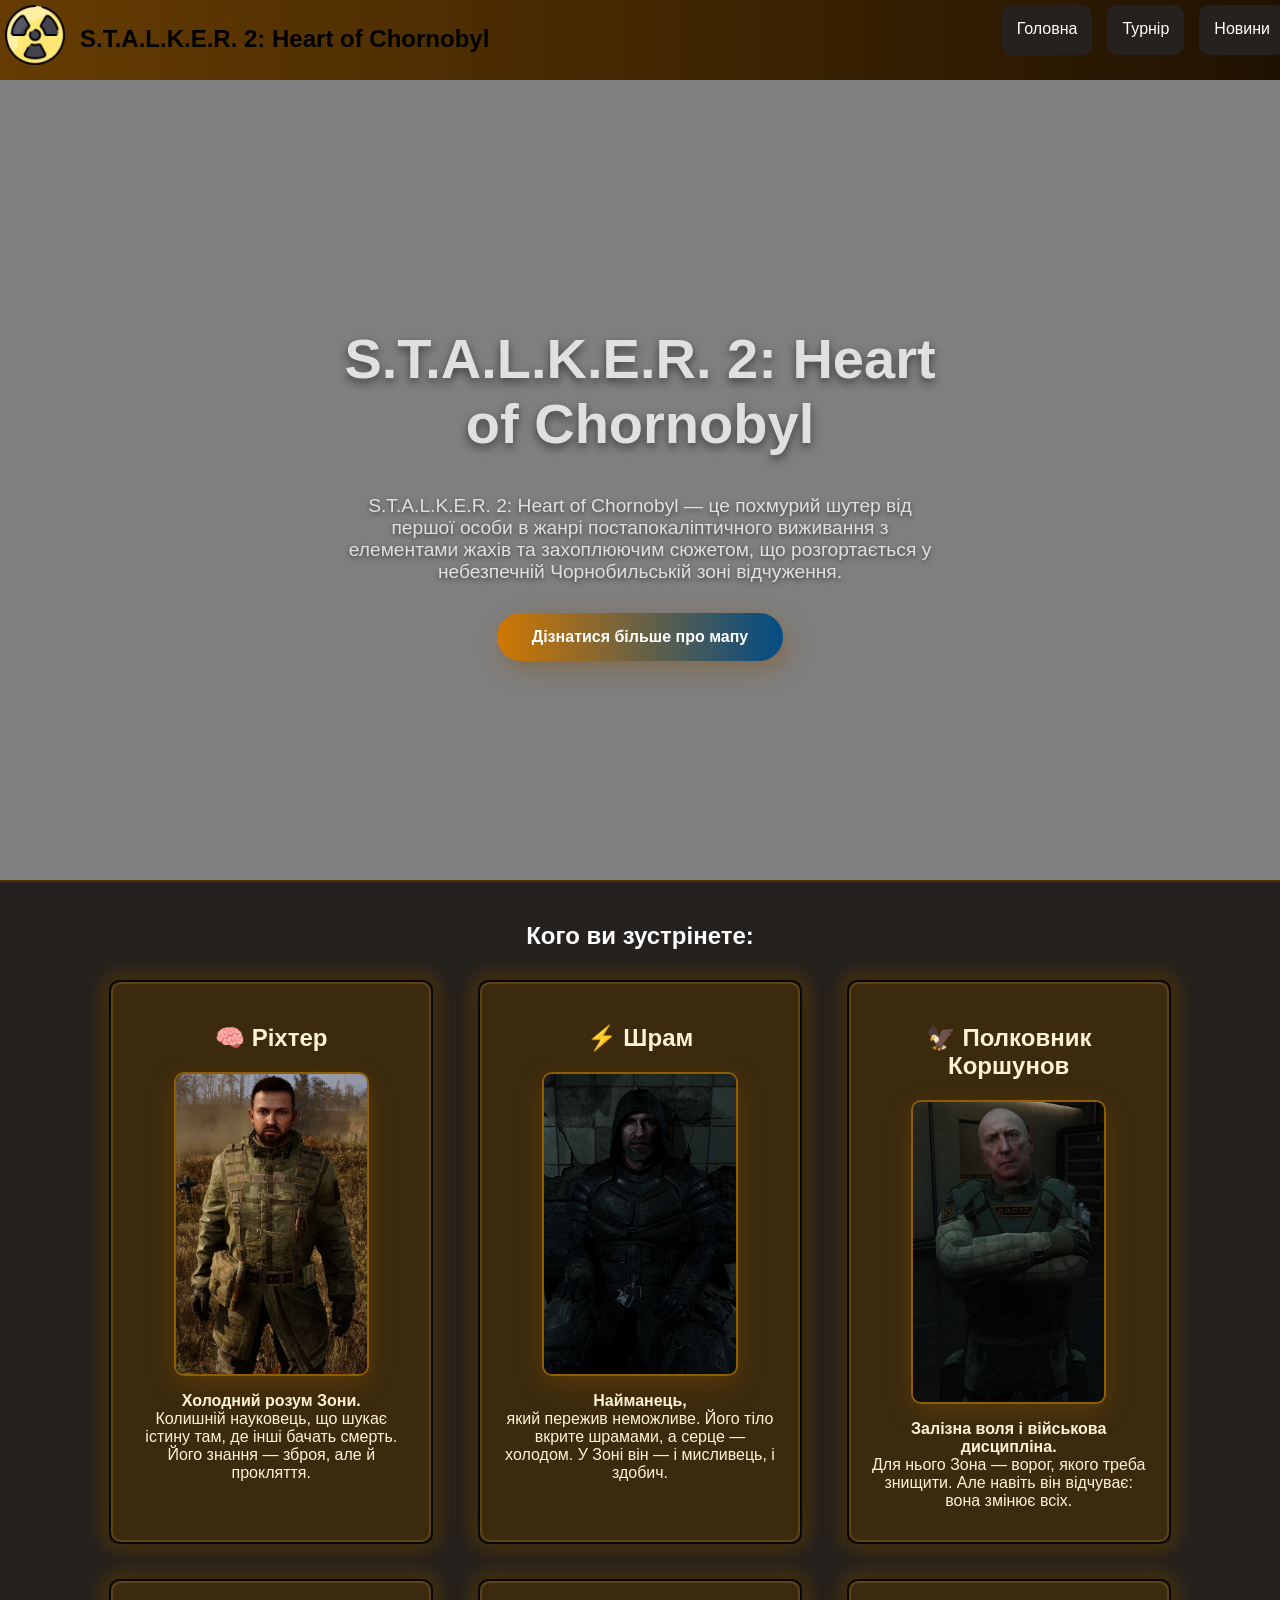
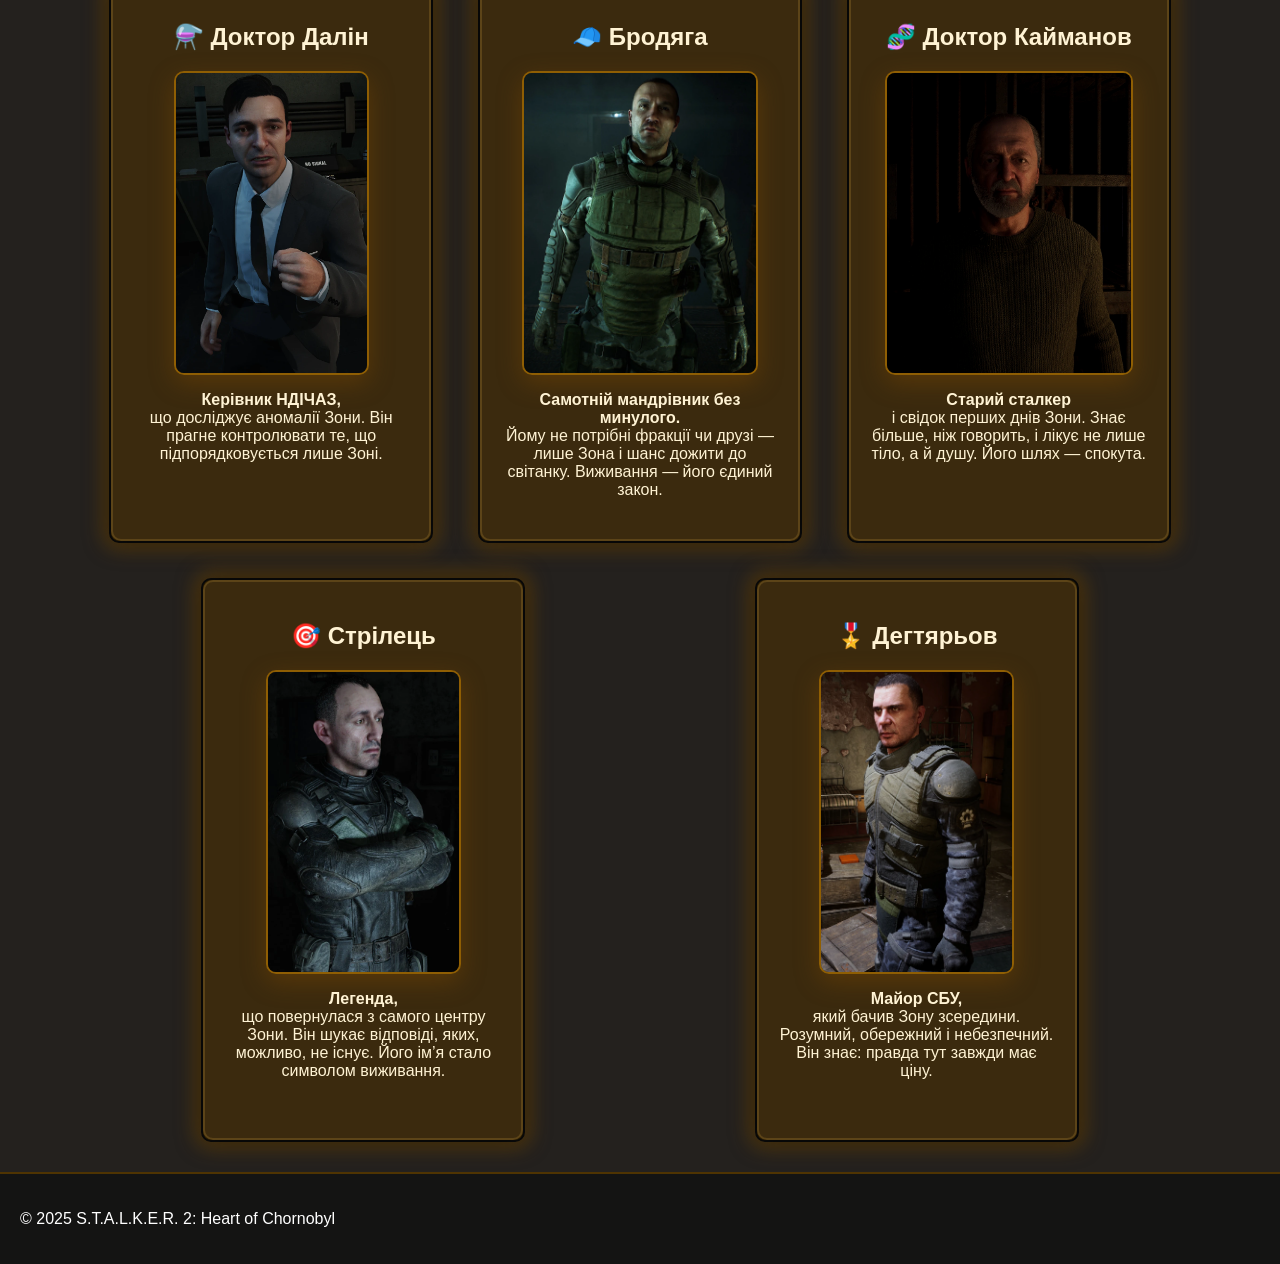
==== commit 7512fa0a: "Update and rename S.T.A.L.K.E.R._menu.html to index.html" ====
--- a/index.html
+++ b/index.html
@@ -2,6 +2,7 @@
     <head>
         <title>S.T.A.L.K.E.R.2</title>
         <link rel="stylesheet" href="style.css">
+        <link rel="icon" href="https://github.com/pereboichukartem/S.T.A.L.K.E.R.2/blob/main/radiation-sign.png?raw=true" >
     </head>
 <body>
     <header>
@@ -10,15 +11,15 @@
             <h2>S.T.A.L.K.E.R. 2: Heart of Chornobyl</h2>
         </div>
         <div class="menu">
-            <a href="#" class="but">Головна</a>
-            <a href="#" class="but">Що нового</a>
-            <a href="#" class="but">Підтримка</a>
+            <a href="https://pereboichukartem.github.io/S.T.A.L.K.E.R.2/S.T.A.L.K.E.R._menu" class="but">Головна</a>
+            <a href="https://pereboichukartem.github.io/S.T.A.L.K.E.R.2/tourment" class="but">Турнір</a>
+            <a href="https://pereboichukartem.github.io/S.T.A.L.K.E.R.2/news" class="but">Новини</a>
         </div>
     </header>
     <div class="hero">
             <h1>S.T.A.L.K.E.R. 2: Heart of Chornobyl</h1>
             <p>S.T.A.L.K.E.R. 2: Heart of Chornobyl — це похмурий шутер від першої особи в жанрі постапокаліптичного виживання з елементами жахів та захоплюючим сюжетом, що розгортається у небезпечній Чорнобильській зоні відчуження.</p>
-            <a href="#" class="cta-button">Дізнатися більше</a>
+            <a href="https://pereboichukartem.github.io/S.T.A.L.K.E.R.2/map" class="cta-button">Дізнатися більше про мапу</a>
     </div>
     <main>
        <div class="container">
@@ -33,6 +34,7 @@
                    <div class="card-back">
                        <h2>🧠 Ріхтер</h2>
                        <p>Колись він шукав істину в лабораторіях, тепер — серед руїн Зони. Його розум гостріший за ніж, але кожне відкриття коштує частинки людяності. Він бачить закономірність там, де інші бачать хаос. Рідкісні союзники обережні поруч із ним, бо бояться його холодного розуму. Кожен його крок продуманий, і водночас непередбачуваний. Можливо, саме тому Зона дозволяє йому жити.</p>
+                       <a href="#" class="deteils">Детально про Ріхтера</a>
                    </div>
                </div>
             
@@ -46,6 +48,7 @@
                     <div class="card-back">
                         <h2>⚡ Шрам</h2>   
                         <p>Його тіло — мапа болю, яку не прочитає жоден учений. Він не боїться смерті, бо вже бачив її обличчя. Його кроки чують мутанти, а ім’я пам’ятає Зона. Кожен шрам — нагадування про помилки і втрати. Він мисливець і здобич одночасно. І хоч він іде вперед, здається, що сама Зона веде його за собою.</p>
+                        <a href="#" class="deteils">Детально про Шрама</a>
                     </div>
                 </div>
                 <div class="card">
@@ -56,7 +59,8 @@
                     </div>
                     <div class="card-back">
                         <h2>🦅 Полковник Коршунов</h2>
-                        <p>Він воює не з ворогом, а з безумством самої Зони. Його накази точні, як постріли, але кожен удар залишає слід у душі. Вірить у порядок, навіть коли світ розсипається на очах. Його підлеглі бояться його суворості, але поважають. Він знає: дисципліна може врятувати життя. І саме вона тримає його живим серед хаосу.</p>                      
+                        <p>Він воює не з ворогом, а з безумством самої Зони. Його накази точні, як постріли, але кожен удар залишає слід у душі. Вірить у порядок, навіть коли світ розсипається на очах. Його підлеглі бояться його суворості, але поважають. Він знає: дисципліна може врятувати життя. І саме вона тримає його живим серед хаосу.</p>   
+                        <a href="#" class="deteils">Детально про Коршунова</a>
                     </div>
                 </div>
                 <div class="card">
@@ -67,7 +71,8 @@
                     </div>
                     <div class="card-back">
                         <h2>⚗️ Доктор Далін</h2>
-                        <p>Керівник НДІЧАЗ, який переступив межу між наукою і вірою. Він прагне зрозуміти Зону, але вона змінює його швидше, ніж він її. Його колеги зникли або збожеволіли, а він лишився — спостерігати. Його досліди відкрили нові можливості і нові жахи. Навіть Зона наче стежить за ним і відповідає на його експерименти. У його очах — не цікавість, а тиша, від якої холоне кров.</p>                      
+                        <p>Керівник НДІЧАЗ, який переступив межу між наукою і вірою. Він прагне зрозуміти Зону, але вона змінює його швидше, ніж він її. Його колеги зникли або збожеволіли, а він лишився — спостерігати. Його досліди відкрили нові можливості і нові жахи. Навіть Зона наче стежить за ним і відповідає на його експерименти. У його очах — не цікавість, а тиша, від якої холоне кров.</p>   
+                        <a href="#" class="deteils">Детально про Діліна</a>
                    </div>
                 </div>
                 <div class="card">
@@ -79,6 +84,7 @@
                     <div class="card-back">
                         <h2>🧢 Бродяга</h2>
                         <p>Живе між двома пострілами — учорашнім і завтрашнім. Не залишає слідів, не має друзів, не шукає мети. Його історії схожі на вигадки, але всі, хто чув їх, зникають. Він нікому не довіряє, бо знає, що Зона завжди обманює. Його кроки тихі, але впевнені. Можливо, самотність і є його найбільшим союзником у світі хаосу.</p>
+                        <a href="#" class="deteils">Детально про Бродягу</a>
                    </div>
                 </div>
                 <div class="card">
@@ -90,6 +96,7 @@
                     <div class="card-back">
                         <h2>🧬 Доктор Кайманов</h2>
                         <p>Його називають божевільним, але він просто знає більше, ніж інші. Колись він лікував людей, тепер — душі, зламані Зоною. Його слова сповнені болю й мудрості, а очі — сумні. Дехто каже, що він може говорити зі Зоною, але ніхто цього не бачив. Навіть сталкери уникають питати його про минуле. Іноді здається, що він говорить не сам, а через нього говорить сама Зона.</p>
+                        <a href="#" class="deteils">Детально про Кайманова</a>
                    </div>
                 </div>
                 <div class="card">
@@ -101,6 +108,7 @@
                     <div class="card-back">
                         <h2>🎯 Стрілець</h2>
                         <p>Колись він відкрив істину, але заплатив пам’яттю. Тепер іде тим самим шляхом, шукаючи себе. Його обличчя ніхто не бачив двічі — і це не випадковість. Кажуть, коли він дивиться вглиб Зони, вона дивиться у відповідь. Він знає, що істина завжди змінюється, але все одно йде за нею. Іноді його мовчання страшніше будь-якої зброї.</p>
+                        <a href="https://pereboichukartem.github.io/S.T.A.L.K.E.R.2/Strilec" class="deteils">Детально про Стрільця</a>
                    </div>
                 </div>
                 <div class="card">
@@ -112,6 +120,7 @@
                     <div class="card-back">
                         <h2>🎖️ Дегтярьов</h2>
                         <p>Він бачив Зону зсередини й зрозумів: вона не ворог, але й не союзник. Його звіти змінюють долі, а рішення — історію. Дегтярьов не шукає слави, тільки відповіді. Та щоразу, коли наближається до них, Зона віддаляється ще далі. Він знає, що навіть найсильніший план можна зруйнувати одним невидимим фактором. І все ж він іде вперед, бо інколи відповідь коштує більше, ніж життя.</p>
+                        <a href="#" class="deteils">Детально про Дегтярьова</a>
                    </div>
                 </div>
            </div>
--- a/style.css
+++ b/style.css
@@ -1,14 +1,20 @@
 body{
   font-family: sans-serif;
   margin: 0;
-  
+  padding-top: 70px;
 }
 header{
     display: flex;
+    position: fixed;
     flex-direction: row;
     background-image: linear-gradient(to right, #663c02, #1f1201);
     justify-content: space-between;
-    padding: 5px 20px;
+    padding: 5px;
+    height: 70px;
+    top: 0;
+    left: 0;
+    width: 100%;
+    z-index: 999;
 }
 
 .hero{
@@ -158,6 +164,21 @@
     transform: scale(1.05) translateY(-3px);
     box-shadow: 0 12px 30px rgba(133, 78, 3, 0.6);
 }
+.deteils{
+  font-size: 1rem;
+  font-weight: bold;
+  color: #ffffff;
+  text-decoration: none;
+  padding: 15px 35px;
+  border-radius: 50px;
+  background-image: linear-gradient(to right, #d17702, #034c85);
+  box-shadow: 5px 8px 25px rgba(133, 78, 3, 0.4);
+  transition: all 0.3s ease;
+}
+.deteils:hover{
+    transform: scale(1.05) translateY(-3px);
+    box-shadow: 5px 12px 30px rgba(133, 78, 3, 0.6);
+}
 footer{
     border-top: 2px solid #4f3402 ;
     border-bottom: 0 solid #4f3402 ;
